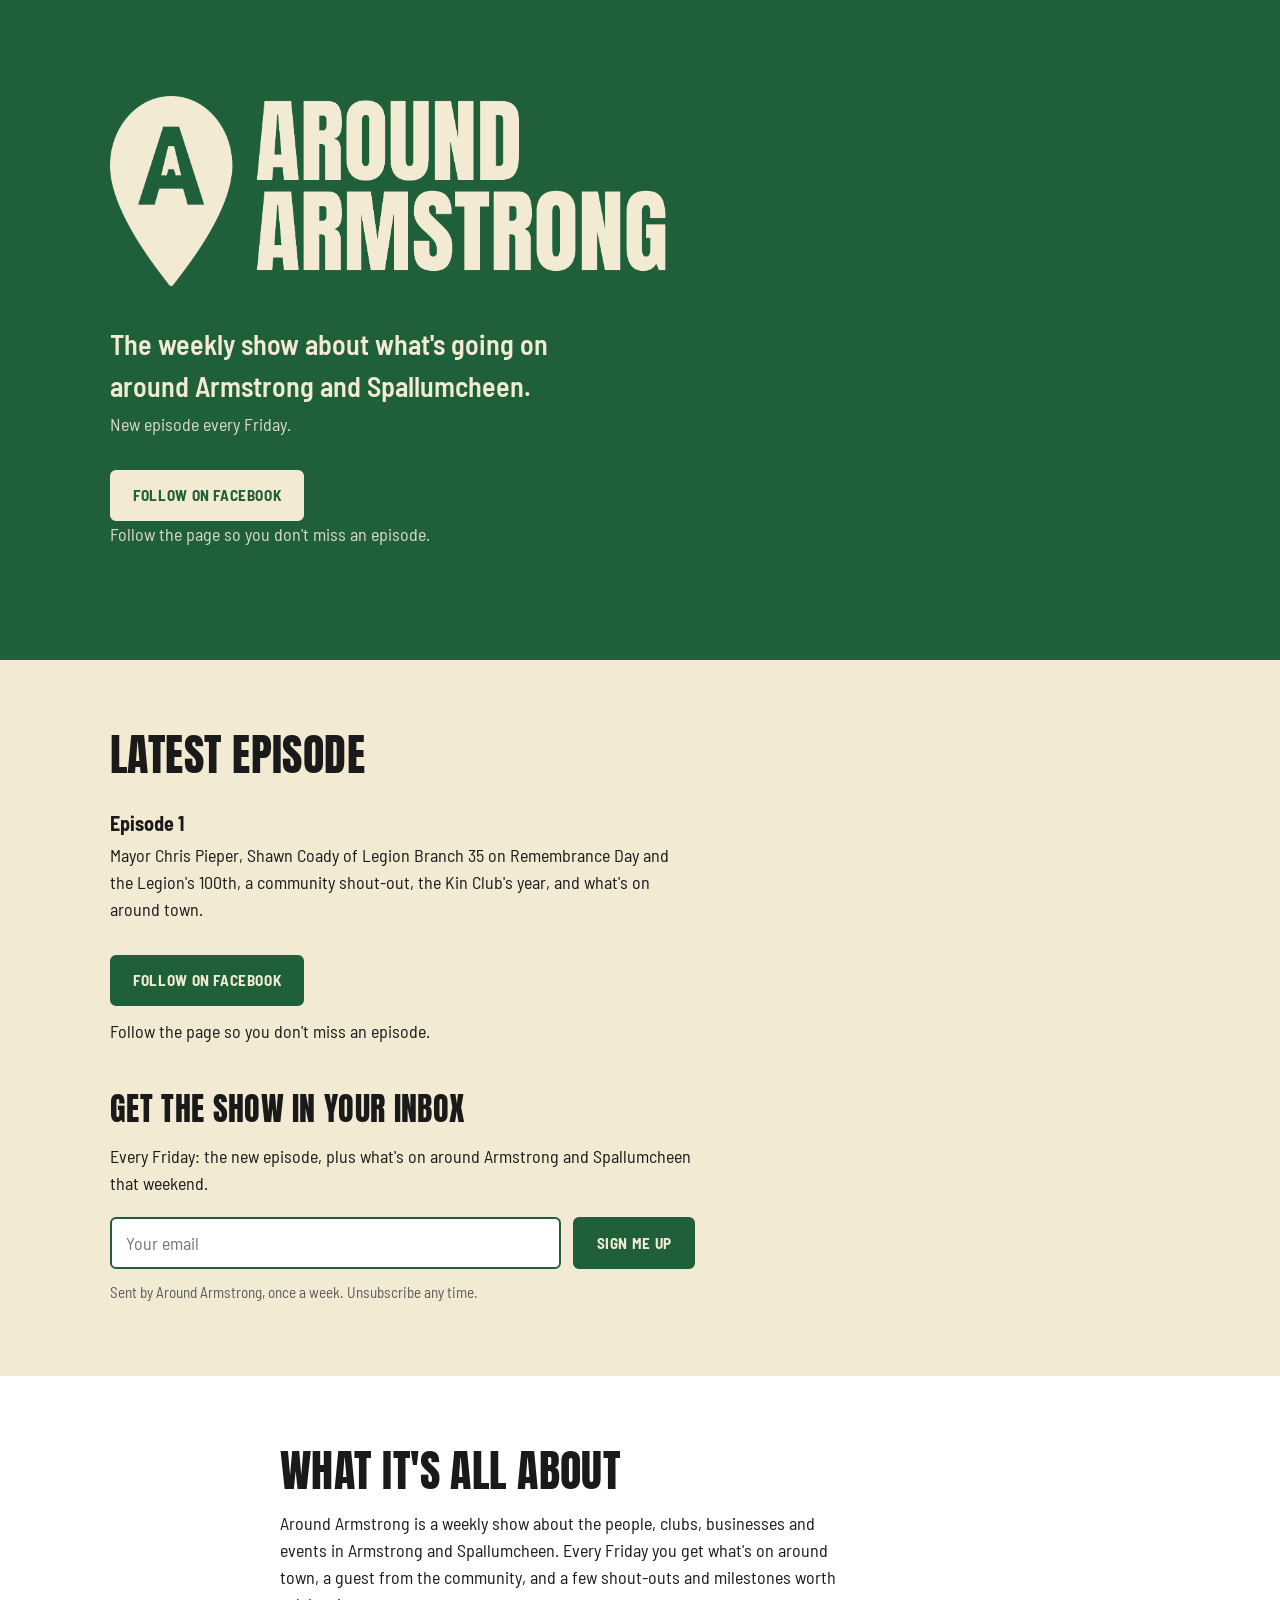
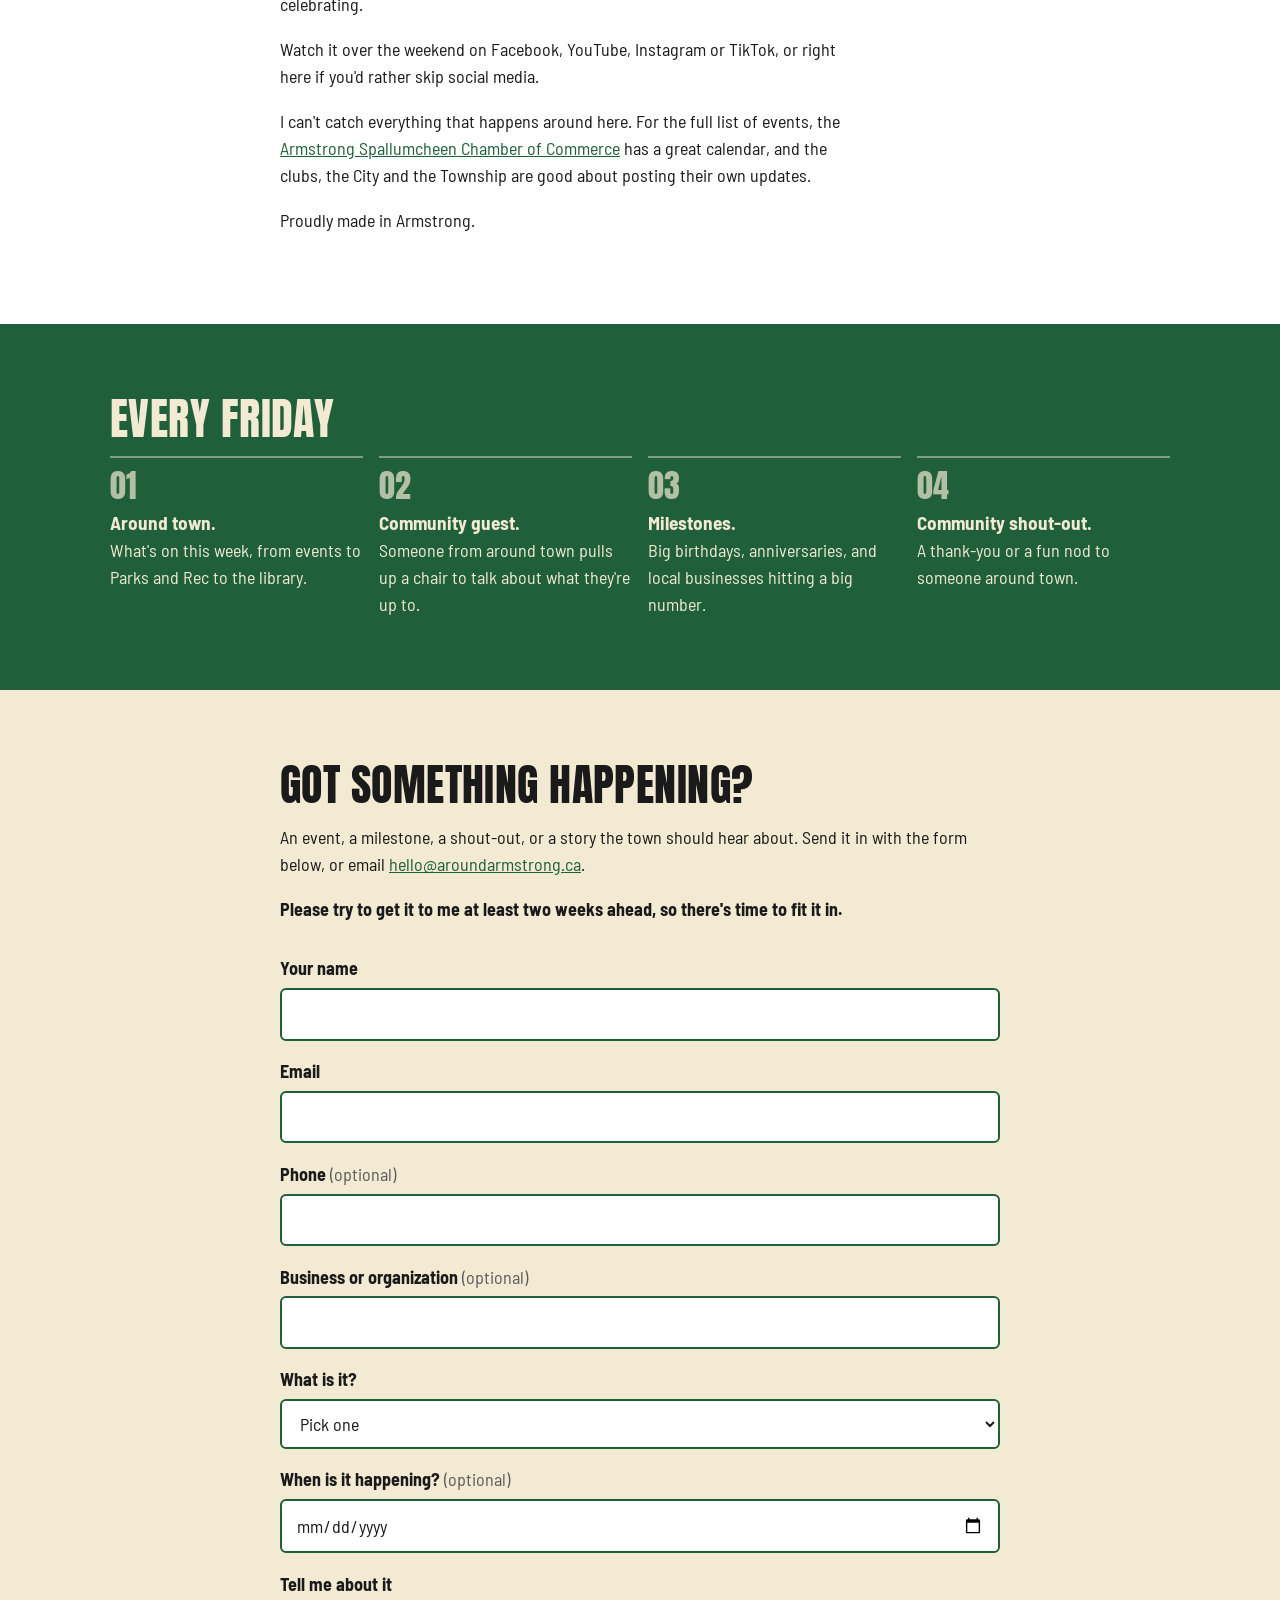
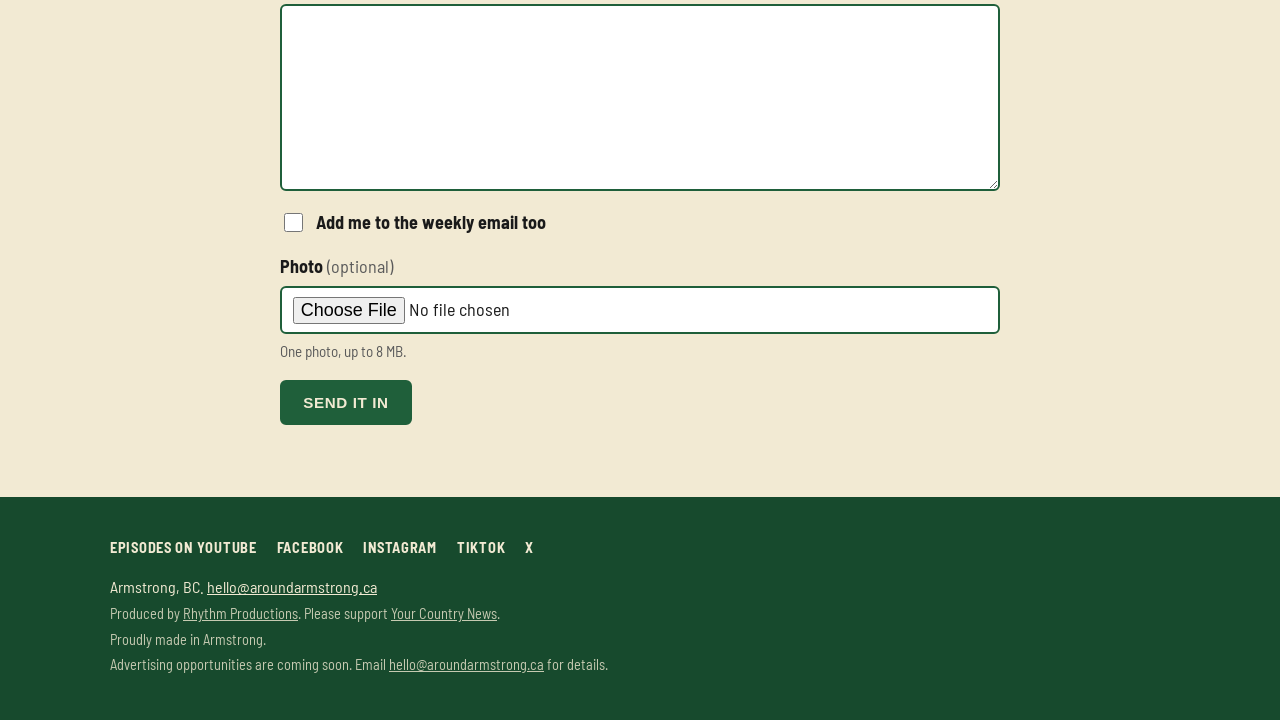
==== index.html @ b8bfa194 "Match Buttondown form to the embed snippet" ====
<!doctype html>
<html lang="en-CA">
<head>
  <meta charset="utf-8">
  <meta name="viewport" content="width=device-width, initial-scale=1">
  <title>Around Armstrong | The weekly show about what's going on around Armstrong and Spallumcheen</title>
  <meta name="description" content="The weekly show about what's going on around Armstrong and Spallumcheen. New episode every Friday.">
  <link rel="canonical" href="https://aroundarmstrong.ca/">
  <link rel="icon" type="image/png" href="/assets/favicon.png">
  <meta property="og:title" content="Around Armstrong | The weekly show about what's going on around Armstrong and Spallumcheen">
  <meta property="og:description" content="The weekly show about what's going on around Armstrong and Spallumcheen. New episode every Friday.">
  <meta property="og:image" content="https://aroundarmstrong.ca/assets/og-image.png">
  <meta property="og:url" content="https://aroundarmstrong.ca/">
  <meta property="og:type" content="website">
  <meta name="twitter:card" content="summary_large_image">
  <link rel="preconnect" href="https://fonts.googleapis.com">
  <link rel="preconnect" href="https://fonts.gstatic.com" crossorigin>
  <link href="https://fonts.googleapis.com/css2?family=Anton&family=Barlow+Semi+Condensed:wght@400;600;700&display=swap" rel="stylesheet">
  <link rel="stylesheet" href="/styles.css">
</head>
<body>
<div id="fb-root"></div>
<script async defer crossorigin="anonymous" src="https://connect.facebook.net/en_US/sdk.js#xfbml=1&amp;version=v21.0"></script>

<header class="hero">
  <div class="wrap">
    <a class="lockup" href="/" aria-label="Around Armstrong home"><img src="/assets/lockup-cream.png" alt="Around Armstrong" width="1727" height="600"></a>
    <p class="hero__tag">The weekly show about what's going on<br class="hero__br">around Armstrong and Spallumcheen.</p>
    <p class="hero__sub">New episode every Friday.</p>
    <div class="hero__cta">
      <a class="btn" href="https://www.facebook.com/aroundarmstrong" target="_blank" rel="noopener">Follow on Facebook</a>
    </div>
    <p class="hero__sub">Follow the page so you don't miss an episode.</p>
  </div>
</header>

<main>

  <section class="episode" id="latest">
    <div class="wrap">
      <h2>Latest episode</h2>
      <!-- Update this Facebook video URL every Friday. Use the address from the post's Embed code, not a share link. -->
      <div class="embed"><div class="fb-video" data-href="https://www.facebook.com/reel/1891388862229610/" data-width="auto" data-show-text="true" data-allowfullscreen="true"></div></div>
      <p class="episode__title"><strong>Episode 1</strong></p>
      <p class="episode__desc">Mayor Chris Pieper, Shawn Coady of Legion Branch 35 on Remembrance Day and the Legion's 100th, a community shout-out, the Kin Club's year, and what's on around town.</p>

      <div class="follow">
        <a class="btn btn--solid" href="https://www.facebook.com/aroundarmstrong" target="_blank" rel="noopener">Follow on Facebook</a>
        <p class="follow__note">Follow the page so you don't miss an episode.</p>
      </div>

      <div class="signup">
        <h3>Get the show in your inbox</h3>
        <p>Every Friday: the new episode, plus what's on around Armstrong and Spallumcheen that weekend.</p>
        <form class="signup__form" action="https://buttondown.com/api/emails/embed-subscribe/AroundArmstrong" method="post" target="_blank">
          <label for="s-email" class="visually-hidden">Email</label>
          <input id="s-email" type="email" name="email" placeholder="Your email" autocomplete="email" required>
          <input type="hidden" name="embed" value="1">
          <input type="hidden" name="tag" value="website">
          <button class="btn btn--solid" type="submit">Sign me up</button>
        </form>
        <p class="signup__fine">Sent by Around Armstrong, once a week. Unsubscribe any time.</p>
      </div>
    </div>
  </section>

  <section class="about" id="about">
    <div class="wrap wrap--narrow">
      <h2>What it's all about</h2>
      <p>Around Armstrong is a weekly show about the people, clubs, businesses and events in Armstrong and Spallumcheen. Every Friday you get what's on around town, a guest from the community, and a few shout-outs and milestones worth celebrating.</p>
      <p>Watch it over the weekend on Facebook, YouTube, Instagram or TikTok, or right here if you'd rather skip social media.</p>
      <p>I can't catch everything that happens around here. For the full list of events, the <a href="https://www.aschamber.com" target="_blank" rel="noopener">Armstrong Spallumcheen Chamber of Commerce</a> has a great calendar, and the clubs, the City and the Township are good about posting their own updates.</p>
      <p>Proudly made in Armstrong.</p>
    </div>
  </section>

  <section class="rundown" id="rundown">
    <div class="wrap">
      <h2>Every Friday</h2>
      <ol class="segments">
        <li><strong>Around town.</strong> What's on this week, from events to Parks and Rec to the library.</li>
        <li><strong>Community guest.</strong> Someone from around town pulls up a chair to talk about what they're up to.</li>
        <li><strong>Milestones.</strong> Big birthdays, anniversaries, and local businesses hitting a big number.</li>
        <li><strong>Community shout-out.</strong> A thank-you or a fun nod to someone around town.</li>
      </ol>
    </div>
  </section>

  <section class="tip" id="tips">
    <div class="wrap wrap--narrow">
      <h2>Got something happening?</h2>
      <p>An event, a milestone, a shout-out, or a story the town should hear about. Send it in with the form below, or email <a href="mailto:hello@aroundarmstrong.ca">hello@aroundarmstrong.ca</a>.</p>
      <p><strong>Please try to get it to me at least two weeks ahead, so there's time to fit it in.</strong></p>

      <form class="form" name="submissions" method="POST" action="/thanks.html" enctype="multipart/form-data" data-netlify="true" netlify-honeypot="bot-field">
        <input type="hidden" name="form-name" value="submissions">
        <p class="form__hp">
          <label>Don't fill this out if you're a person: <input type="text" name="bot-field"></label>
        </p>

        <div class="form__row">
          <label for="f-name">Your name</label>
          <input id="f-name" name="name" type="text" autocomplete="name" required>
        </div>

        <div class="form__row">
          <label for="f-email">Email</label>
          <input id="f-email" name="email" type="email" autocomplete="email" required>
        </div>

        <div class="form__row">
          <label for="f-phone">Phone <span class="form__opt">(optional)</span></label>
          <input id="f-phone" name="phone" type="tel" autocomplete="tel">
        </div>

        <div class="form__row">
          <label for="f-org">Business or organization <span class="form__opt">(optional)</span></label>
          <input id="f-org" name="organization" type="text" autocomplete="organization">
        </div>

        <div class="form__row">
          <label for="f-type">What is it?</label>
          <select id="f-type" name="type" required>
            <option value="" disabled selected>Pick one</option>
            <option>Event</option>
            <option>Milestone</option>
            <option>Shout-out</option>
            <option>Story idea</option>
            <option>Something else</option>
          </select>
        </div>

        <div class="form__row">
          <label for="f-date">When is it happening? <span class="form__opt">(optional)</span></label>
          <input id="f-date" name="date" type="date">
        </div>

        <div class="form__row">
          <label for="f-details">Tell me about it</label>
          <textarea id="f-details" name="details" rows="6" required></textarea>
        </div>

        <div class="form__row form__row--check">
          <label><input type="checkbox" name="newsletter" value="yes"> <strong>Add me to the weekly email too</strong></label>
        </div>

        <div class="form__row">
          <label for="f-photo">Photo <span class="form__opt">(optional)</span></label>
          <input id="f-photo" name="photo" type="file" accept="image/*">
          <p class="form__help">One photo, up to 8 MB.</p>
        </div>

        <button class="btn btn--solid" type="submit">Send it in</button>
      </form>
    </div>
  </section>

</main>

<footer class="foot">
  <div class="wrap">
    <nav class="social" aria-label="Social links">
      <a href="https://www.youtube.com/@aroundarmstrong" target="_blank" rel="noopener">Episodes on YouTube</a>
      <a href="https://www.facebook.com/aroundarmstrong" target="_blank" rel="noopener">Facebook</a>
      <a href="https://www.instagram.com/aroundarmstrong" target="_blank" rel="noopener">Instagram</a>
      <a href="https://www.tiktok.com/@aroundarmstrong" target="_blank" rel="noopener">TikTok</a>
      <a href="https://x.com/aroundarmstrong" target="_blank" rel="noopener">X</a>
    </nav>
    <p class="foot__line">Armstrong, BC. <a href="mailto:hello@aroundarmstrong.ca">hello@aroundarmstrong.ca</a></p>
    <p class="foot__line foot__line--small">Produced by <a href="https://rhythmproductions.ca" target="_blank" rel="noopener">Rhythm Productions</a>. Please support <a href="https://www.facebook.com/p/Your-Country-News-100063523994968/" target="_blank" rel="noopener">Your Country News</a>.</p>
    <p class="foot__line foot__line--small">Proudly made in Armstrong.</p>
    <p class="foot__line foot__line--small">Advertising opportunities are coming soon. Email <a href="mailto:hello@aroundarmstrong.ca">hello@aroundarmstrong.ca</a> for details.</p>
  </div>
</footer>

</body>
</html>
---- styles.css ----
:root {
  --green: #1F5F3A;
  --green-deep: #174A2D;
  --cream: #F2EAD3;
  --ink: #1A1A1A;
  --paper: #FFFFFF;
  --mute: #5B5B5B;
  --wrap: 1100px;
}

* { box-sizing: border-box; }
html { scroll-behavior: smooth; }
body {
  margin: 0;
  font-family: "Barlow Semi Condensed", system-ui, -apple-system, "Segoe UI", sans-serif;
  font-size: 1.125rem;
  line-height: 1.5;
  color: var(--ink);
  background: var(--paper);
}
a { color: var(--green); }
h2 {
  font-family: "Anton", "Arial Narrow", sans-serif;
  font-weight: 400;
  letter-spacing: 0.01em;
  font-size: clamp(2rem, 4vw, 2.75rem);
  line-height: 1;
  margin: 0 0 1rem;
  text-transform: uppercase;
}
.wrap { max-width: var(--wrap); margin: 0 auto; padding: 0 1.25rem; }
.wrap--narrow { max-width: 760px; }

/* hero */
.hero {
  background: var(--green);
  color: var(--cream);
  padding: clamp(3rem, 8vw, 6rem) 0 clamp(3rem, 7vw, 5rem);
}
.lockup { display: block; max-width: 560px; }
.lockup img { width: 100%; height: auto; display: block; }
.hero__tag {
  font-size: clamp(1.25rem, 2.6vw, 1.75rem);
  font-weight: 600;
  margin: 2rem 0 0.25rem;
  max-width: 40ch;
}
.hero__sub { margin: 0 0 2rem; font-size: 1.125rem; opacity: 0.9; }
.hero__cta { display: flex; gap: 0.75rem; flex-wrap: wrap; }
.btn {
  display: inline-block;
  padding: 0.8em 1.4em;
  border-radius: 6px;
  background: var(--cream);
  color: var(--green);
  font-weight: 700;
  text-decoration: none;
  text-transform: uppercase;
  letter-spacing: 0.04em;
  font-size: 0.95rem;
  border: 2px solid var(--cream);
}
.btn--ghost { background: transparent; color: var(--cream); }
.btn:hover { filter: brightness(1.05); }

/* sections */
section { padding: clamp(2.5rem, 6vw, 4.5rem) 0; }
.episode { background: var(--cream); }
.video {
  position: relative;
  aspect-ratio: 16 / 9;
  background: var(--green-deep);
  border-radius: 8px;
  overflow: hidden;
}
.video iframe { position: absolute; inset: 0; width: 100%; height: 100%; border: 0; }
.embed { max-width: 100%; overflow: hidden; border-radius: 8px; }
.embed .fb-post,
.embed .fb-post span,
.embed .fb-post iframe,
.embed .fb-video,
.embed .fb-video span,
.embed .fb-video iframe { width: 100% !important; max-width: 100% !important; }
.video--placeholder {
  display: grid;
  place-items: center;
  color: var(--cream);
  text-align: center;
  padding: 1.5rem;
  font-size: clamp(1.1rem, 2.2vw, 1.4rem);
  font-weight: 600;
}
.video--placeholder p { max-width: 32ch; margin: 0; }
.episode__title { margin: 1rem 0 0.25rem; font-size: 1.25rem; }
.episode__desc { margin: 0; max-width: 65ch; }
.follow { margin-top: 2rem; }
.follow__note { margin: 0.75rem 0 0; }
.signup { margin-top: 3rem; max-width: 65ch; }
.signup h3 {
  font-family: "Anton", "Arial Narrow", sans-serif;
  font-weight: 400;
  letter-spacing: 0.01em;
  font-size: clamp(1.5rem, 3vw, 2rem);
  line-height: 1;
  margin: 0 0 0.75rem;
  text-transform: uppercase;
}
.signup__form { display: grid; grid-template-columns: 1fr auto; gap: 0.75rem; margin-top: 1.25rem; }
.signup__form input[type="email"] {
  width: 100%;
  font: inherit;
  color: var(--ink);
  background: var(--paper);
  border: 2px solid var(--green);
  border-radius: 6px;
  padding: 0.6em 0.8em;
}
.signup__form input:focus { outline: 3px solid var(--green-deep); outline-offset: 2px; }
.signup__form .btn { font: inherit; font-weight: 700; text-transform: uppercase; letter-spacing: 0.04em; font-size: 0.95rem; cursor: pointer; }
.signup__fine { margin: 0.75rem 0 0; font-size: 0.95rem; color: var(--mute); }
.visually-hidden { position: absolute; width: 1px; height: 1px; overflow: hidden; clip: rect(0 0 0 0); white-space: nowrap; }
@media (max-width: 520px) { .signup__form { grid-template-columns: 1fr; } }

.about p { max-width: 65ch; }

.rundown { background: var(--green); color: var(--cream); }
.segments {
  list-style: none;
  counter-reset: seg;
  padding: 0;
  margin: 0;
  display: grid;
  gap: 1rem;
  grid-template-columns: repeat(auto-fit, minmax(240px, 1fr));
}
.segments li {
  counter-increment: seg;
  border-top: 2px solid rgba(242, 234, 211, 0.45);
  padding-top: 0.75rem;
}
.segments li::before {
  content: counter(seg, decimal-leading-zero);
  display: block;
  font-family: "Anton", sans-serif;
  font-size: 2rem;
  line-height: 1;
  margin-bottom: 0.4rem;
  opacity: 0.7;
}
.segments strong { display: block; font-size: 1.2rem; }

.tiers { padding-left: 1.2rem; }
.tiers li { margin-bottom: 0.6rem; }

.tip { background: var(--cream); }

/* form */
.form { margin-top: 2rem; display: grid; gap: 1.1rem; }
.form__row { display: grid; gap: 0.35rem; }
.form label { font-weight: 700; }
.form__opt { font-weight: 400; color: var(--mute); }
.form input,
.form select,
.form textarea {
  width: 100%;
  font: inherit;
  color: var(--ink);
  background: var(--paper);
  border: 2px solid var(--green);
  border-radius: 6px;
  padding: 0.6em 0.8em;
}
.form textarea { resize: vertical; min-height: 9rem; }
.form input[type="file"] { padding: 0.45em 0.6em; background: var(--paper); }
.form input:focus,
.form select:focus,
.form textarea:focus { outline: 3px solid var(--green-deep); outline-offset: 2px; }
.form__help { margin: 0; font-size: 0.95rem; color: var(--mute); }
.form__hp { display: none; }
.form__row--check label { display: flex; align-items: center; gap: 0.6rem; font-weight: 400; }
.form__row--check input { width: 1.2rem; height: 1.2rem; accent-color: var(--green); }
.form .btn { justify-self: start; }
.btn--solid { background: var(--green); color: var(--cream); border-color: var(--green); }
.btn--solid:hover { background: var(--green-deep); border-color: var(--green-deep); filter: none; }

/* thank-you page */
.hero--short { padding: clamp(2rem, 5vw, 3.5rem) 0; }
.thanks main { min-height: 50vh; }

/* footer */
.foot { background: var(--green-deep); color: var(--cream); padding: 2.5rem 0; font-size: 1rem; }
.foot a { color: var(--cream); }
.social { display: flex; gap: 1.25rem; flex-wrap: wrap; margin-bottom: 1rem; font-weight: 700; text-transform: uppercase; letter-spacing: 0.05em; font-size: 0.9rem; }
.social a { text-decoration: none; }
.social a:hover { text-decoration: underline; }
.foot__line { margin: 0.25rem 0; }
.foot__line--small { font-size: 0.9rem; opacity: 0.8; }

@media (max-width: 520px) { .hero__br { display: none; } }
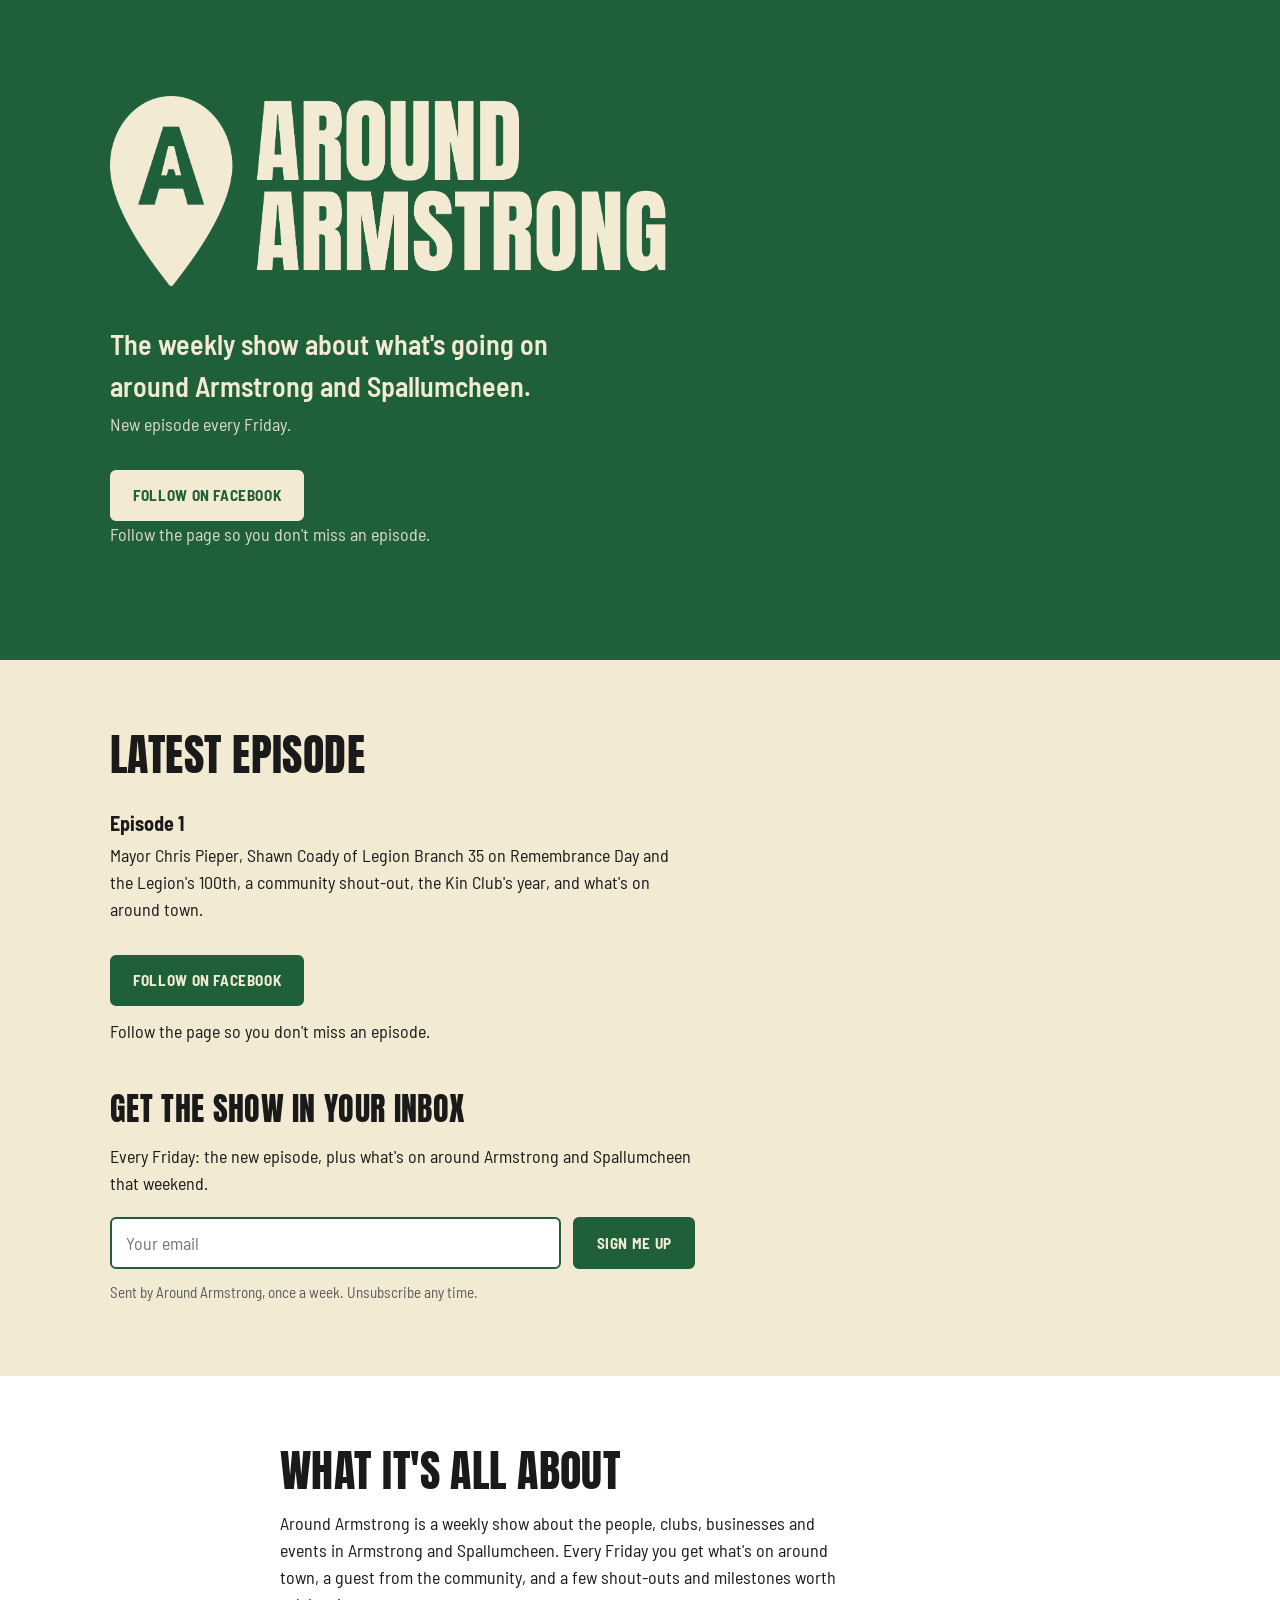
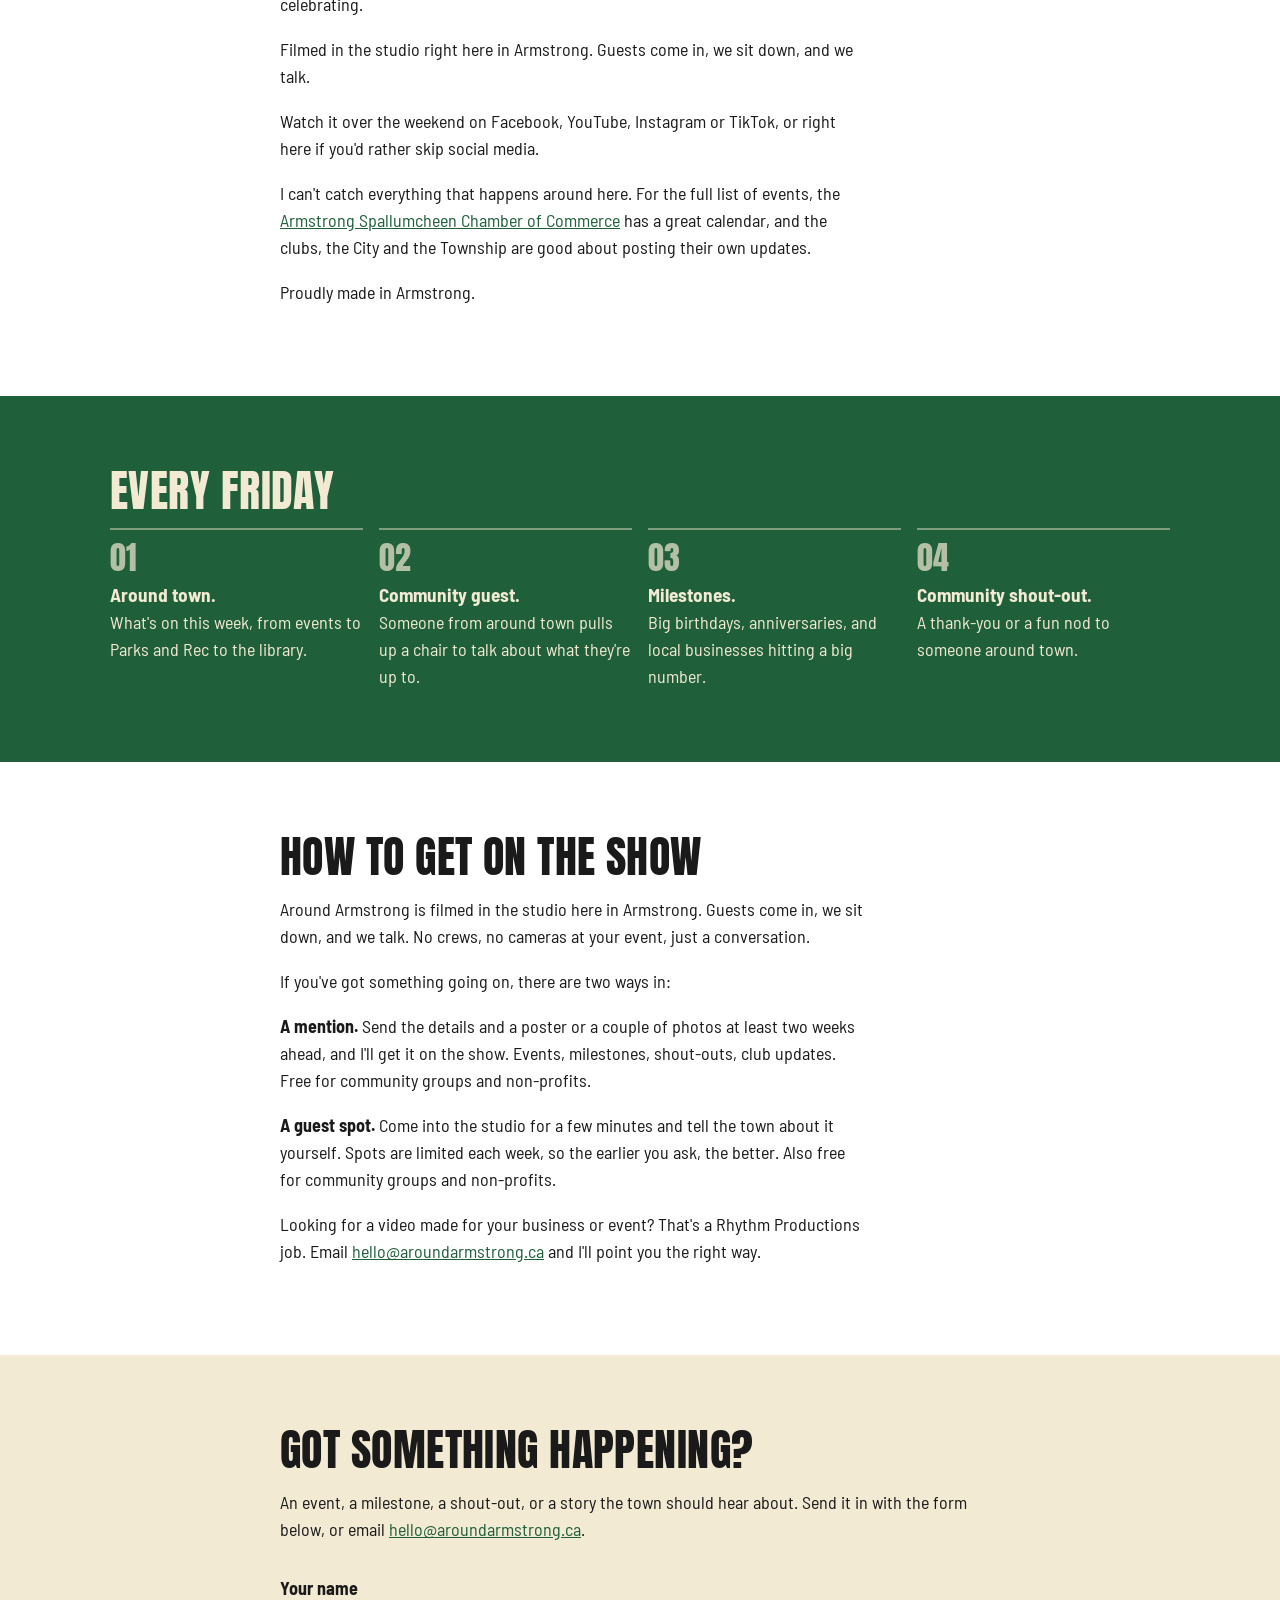
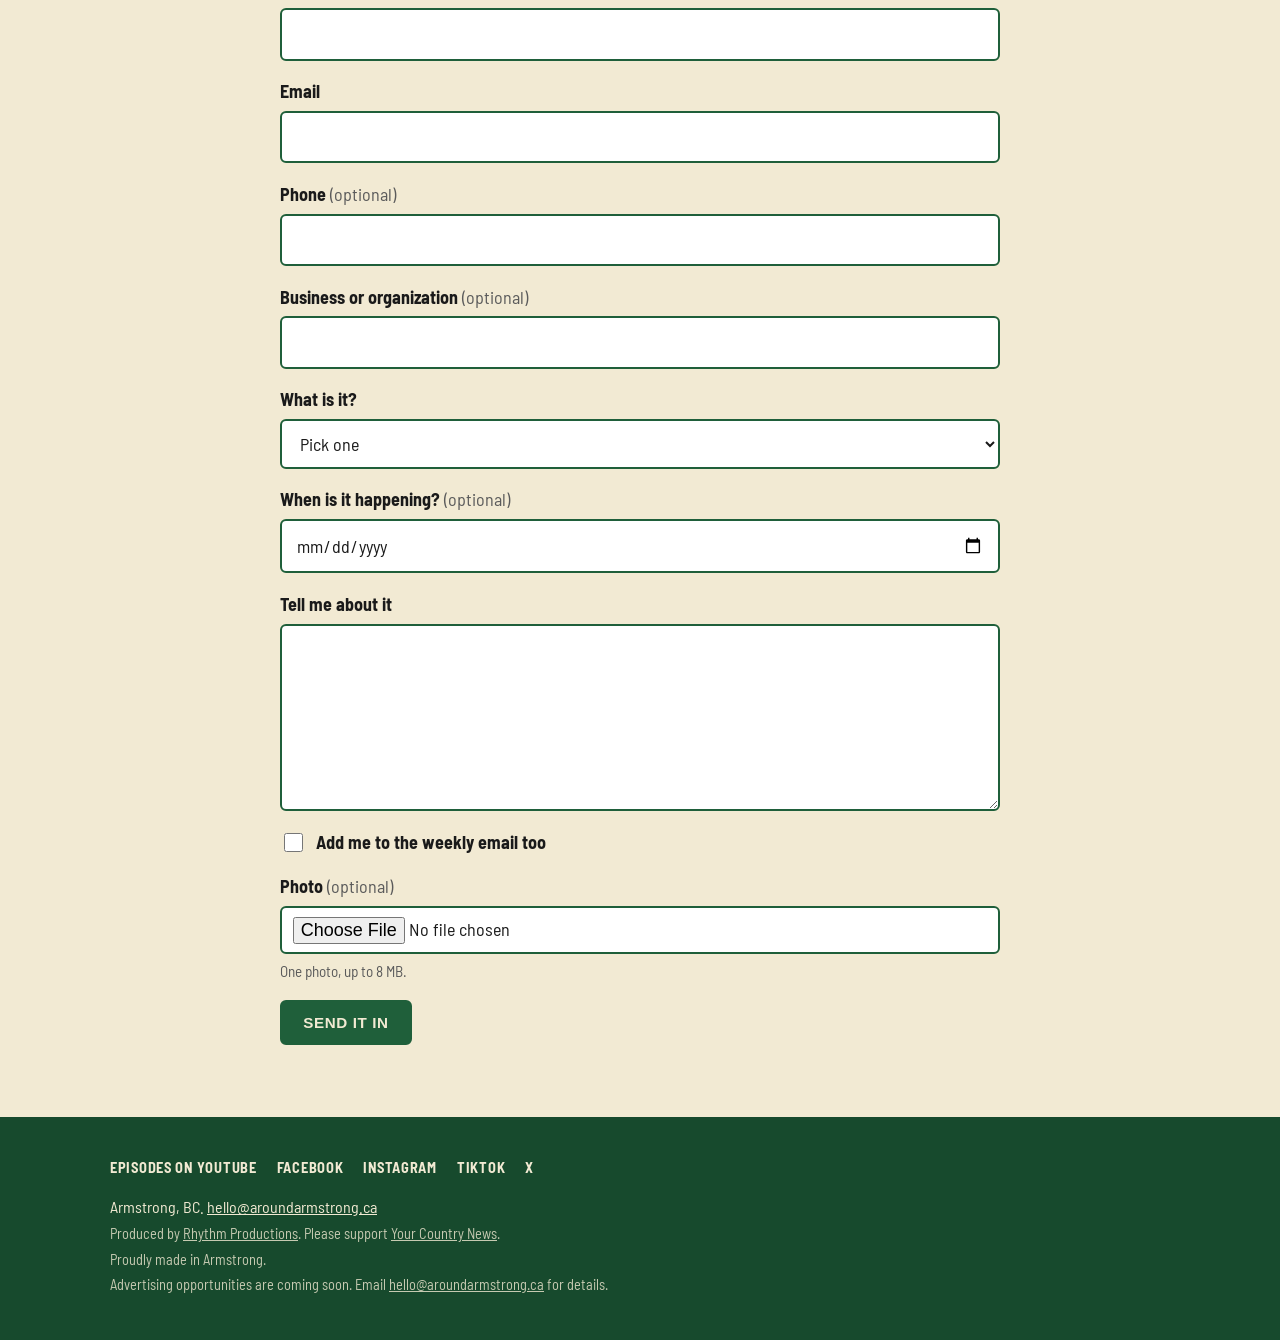
==== commit 78660917: "Add studio line and How to get on the show section" ====
--- a/index.html
+++ b/index.html
@@ -68,6 +68,7 @@
     <div class="wrap wrap--narrow">
       <h2>What it's all about</h2>
       <p>Around Armstrong is a weekly show about the people, clubs, businesses and events in Armstrong and Spallumcheen. Every Friday you get what's on around town, a guest from the community, and a few shout-outs and milestones worth celebrating.</p>
+      <p>Filmed in the studio right here in Armstrong. Guests come in, we sit down, and we talk.</p>
       <p>Watch it over the weekend on Facebook, YouTube, Instagram or TikTok, or right here if you'd rather skip social media.</p>
       <p>I can't catch everything that happens around here. For the full list of events, the <a href="https://www.aschamber.com" target="_blank" rel="noopener">Armstrong Spallumcheen Chamber of Commerce</a> has a great calendar, and the clubs, the City and the Township are good about posting their own updates.</p>
       <p>Proudly made in Armstrong.</p>
@@ -86,16 +87,26 @@
     </div>
   </section>
 
+  <section class="about" id="get-on-the-show">
+    <div class="wrap wrap--narrow">
+      <h2>How to get on the show</h2>
+      <p>Around Armstrong is filmed in the studio here in Armstrong. Guests come in, we sit down, and we talk. No crews, no cameras at your event, just a conversation.</p>
+      <p>If you've got something going on, there are two ways in:</p>
+      <p><strong>A mention.</strong> Send the details and a poster or a couple of photos at least two weeks ahead, and I'll get it on the show. Events, milestones, shout-outs, club updates. Free for community groups and non-profits.</p>
+      <p><strong>A guest spot.</strong> Come into the studio for a few minutes and tell the town about it yourself. Spots are limited each week, so the earlier you ask, the better. Also free for community groups and non-profits.</p>
+      <p>Looking for a video made for your business or event? That's a Rhythm Productions job. Email <a href="mailto:hello@aroundarmstrong.ca">hello@aroundarmstrong.ca</a> and I'll point you the right way.</p>
+    </div>
+  </section>
+
   <section class="tip" id="tips">
     <div class="wrap wrap--narrow">
       <h2>Got something happening?</h2>
       <p>An event, a milestone, a shout-out, or a story the town should hear about. Send it in with the form below, or email <a href="mailto:hello@aroundarmstrong.ca">hello@aroundarmstrong.ca</a>.</p>
-      <p><strong>Please try to get it to me at least two weeks ahead, so there's time to fit it in.</strong></p>
 
       <form class="form" name="submissions" method="POST" action="/thanks.html" enctype="multipart/form-data" data-netlify="true" netlify-honeypot="bot-field">
         <input type="hidden" name="form-name" value="submissions">
-        <p class="form__hp">
-          <label>Don't fill this out if you're a person: <input type="text" name="bot-field"></label>
+        <p class="form__hp" aria-hidden="true">
+          <label>Leave this field empty: <input type="text" name="bot-field" tabindex="-1" autocomplete="off"></label>
         </p>
 
         <div class="form__row">
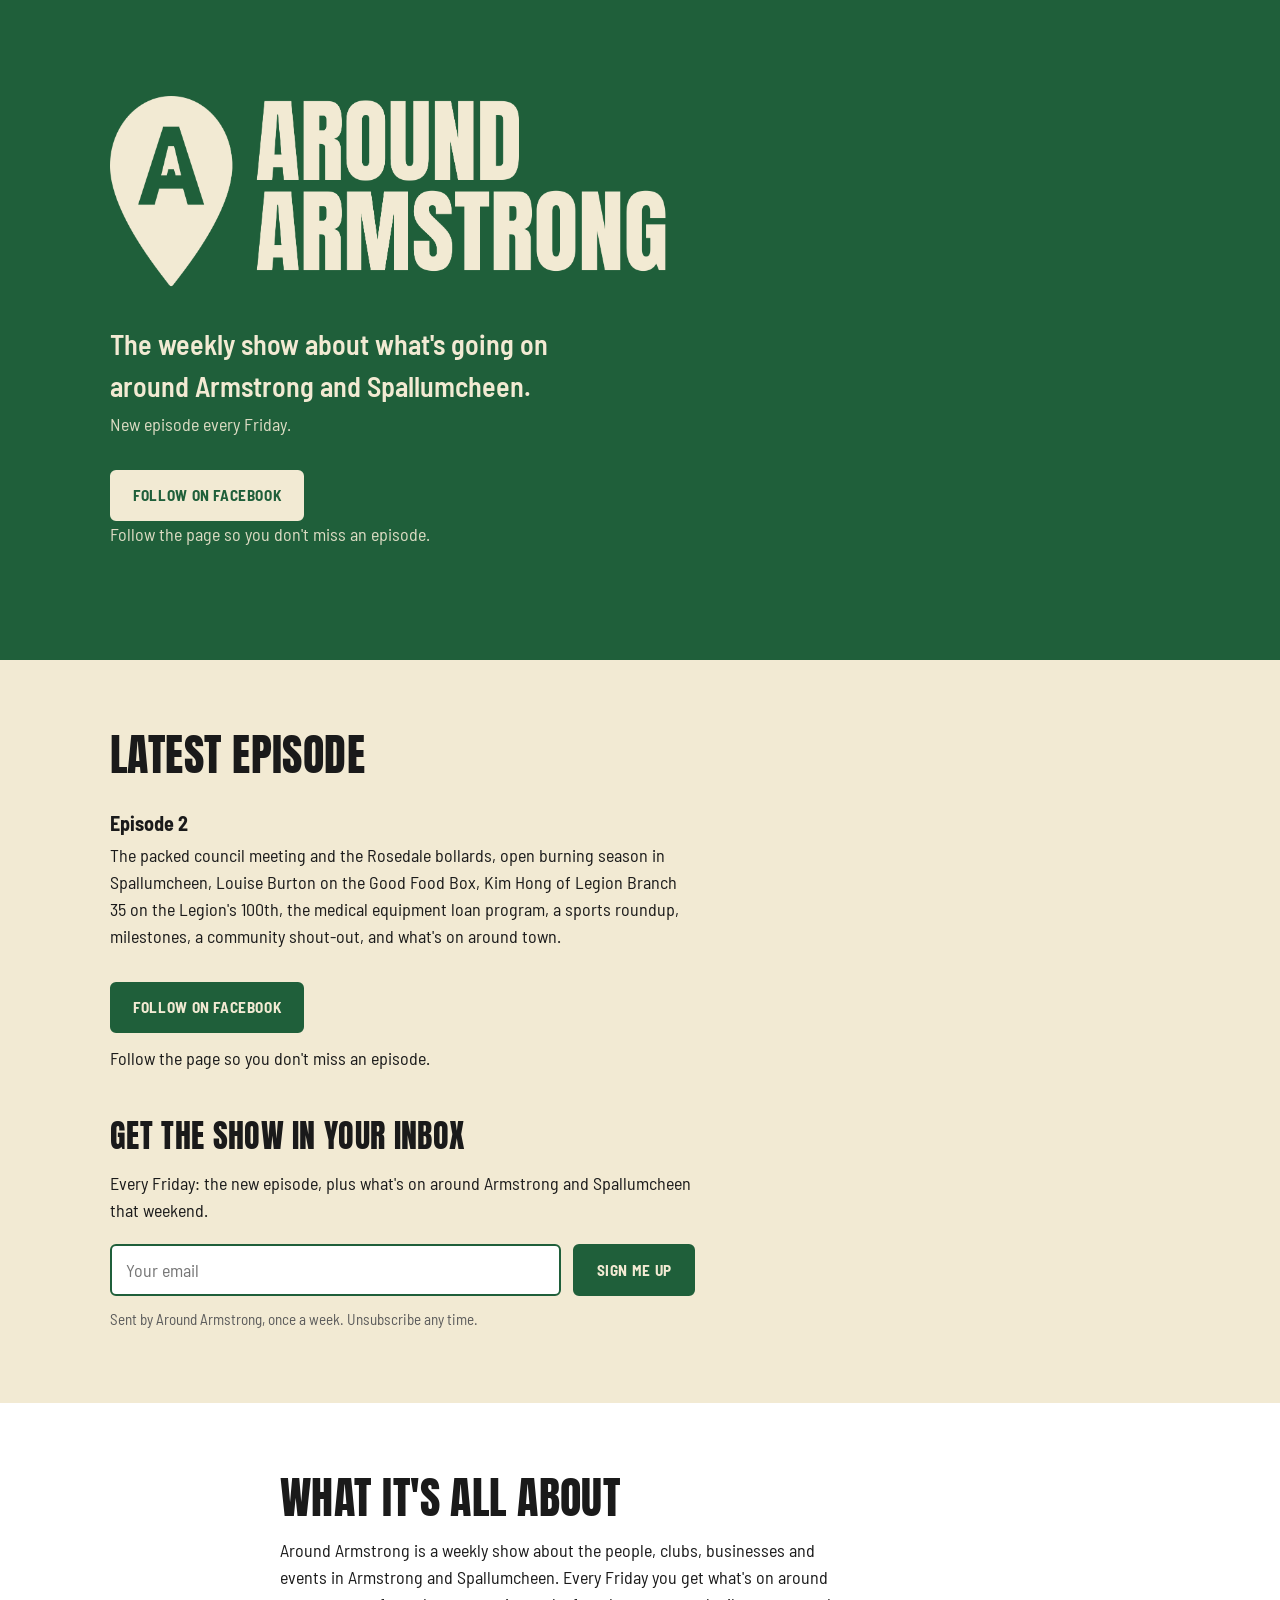
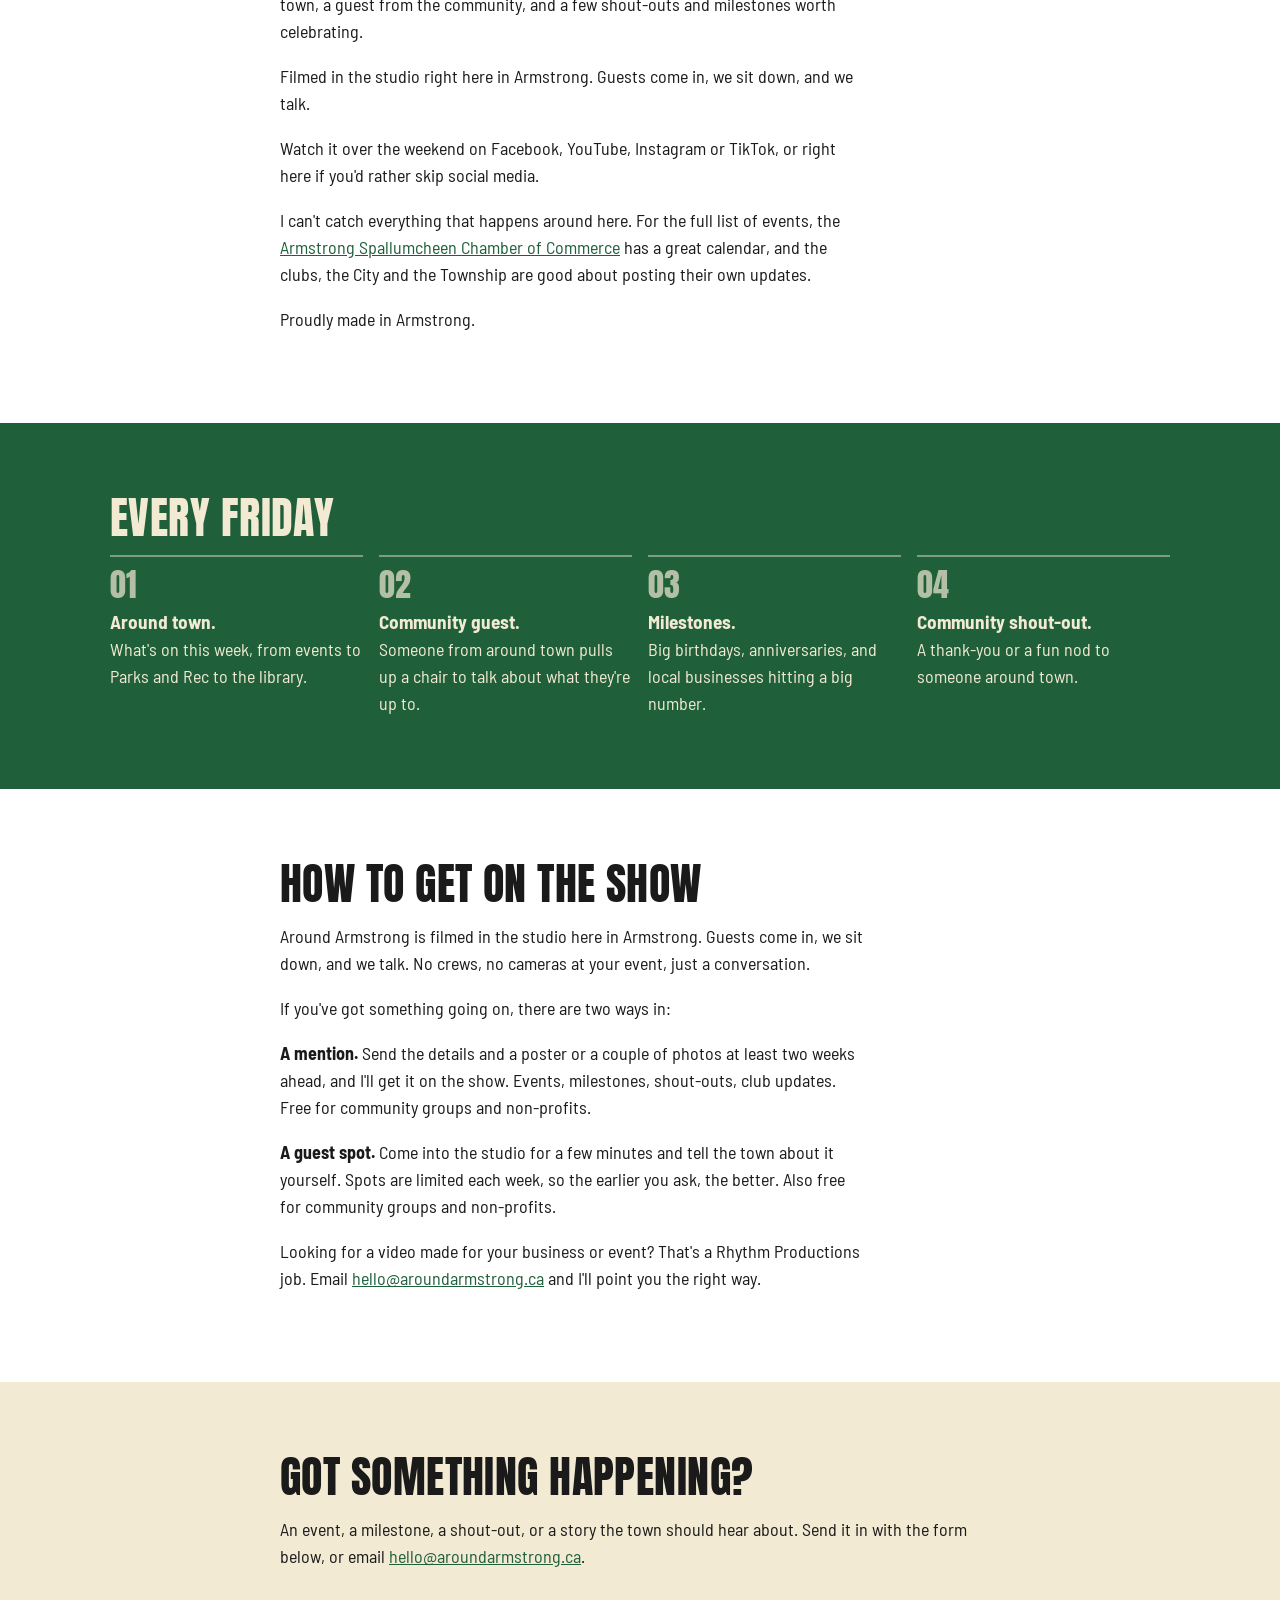
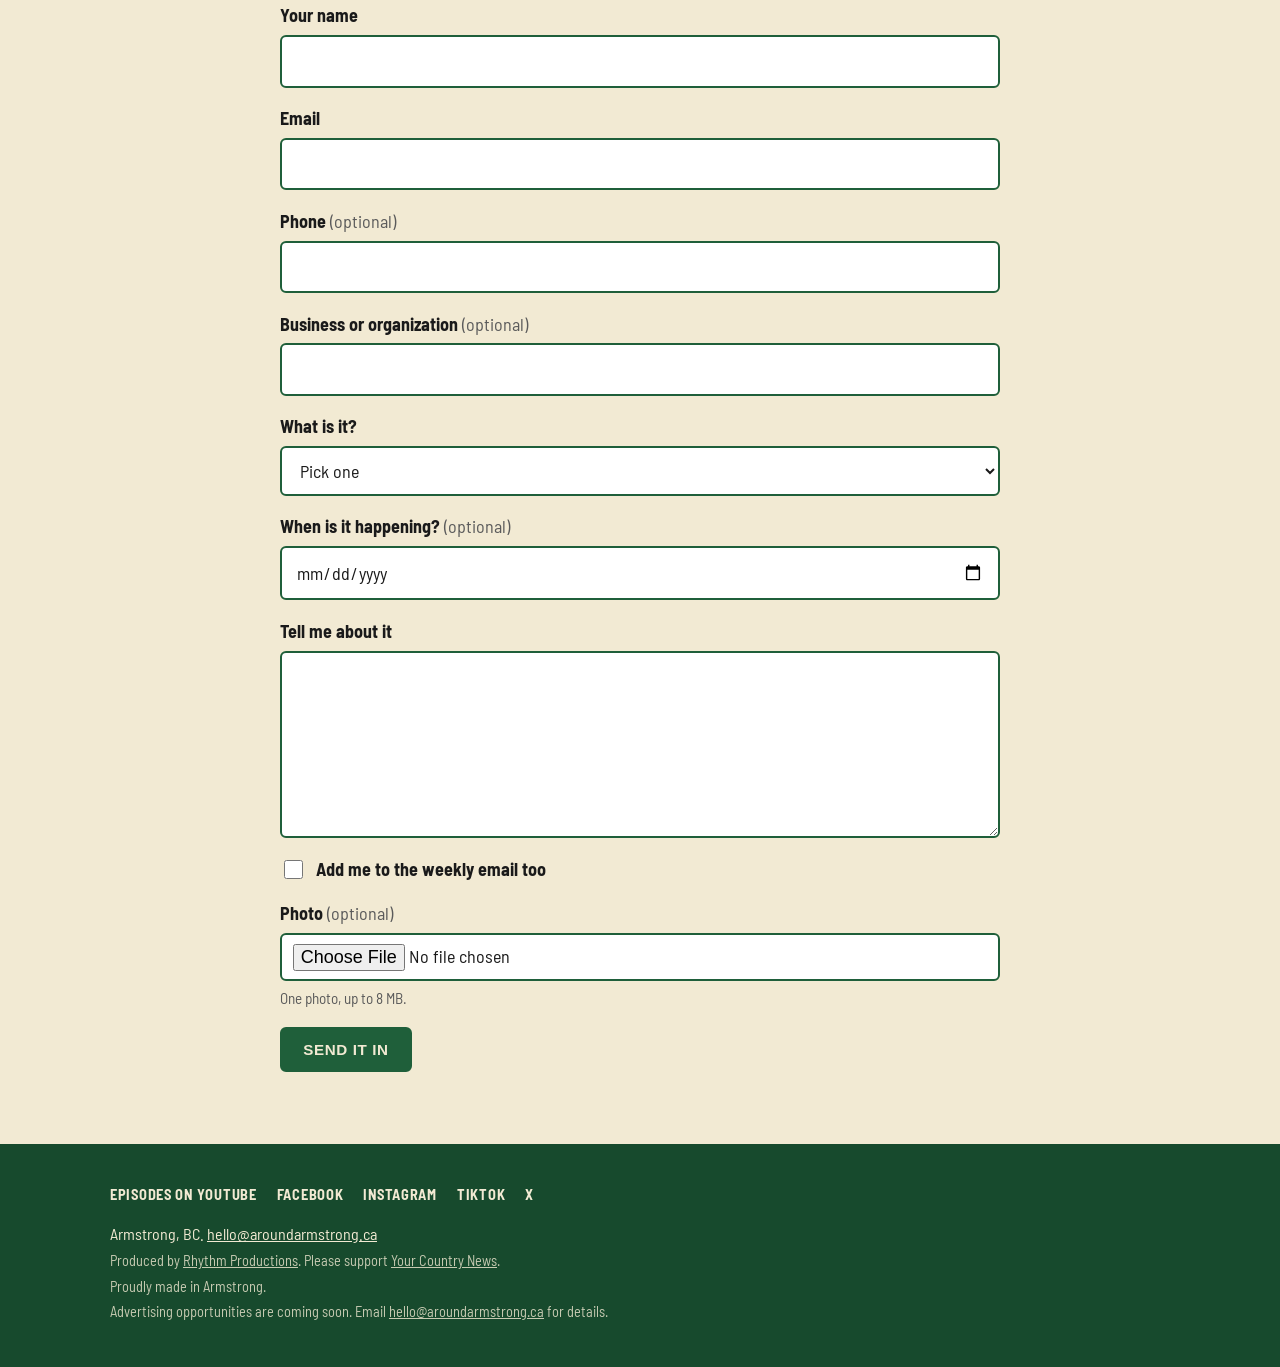
==== commit b96a6b84: "Episode 2 on the home page" ====
--- a/index.html
+++ b/index.html
@@ -40,9 +40,9 @@
     <div class="wrap">
       <h2>Latest episode</h2>
       <!-- Update this Facebook video URL every Friday. Use the address from the post's Embed code, not a share link. -->
-      <div class="embed"><div class="fb-video" data-href="https://www.facebook.com/reel/1891388862229610/" data-width="auto" data-show-text="true" data-allowfullscreen="true"></div></div>
-      <p class="episode__title"><strong>Episode 1</strong></p>
-      <p class="episode__desc">Mayor Chris Pieper, Shawn Coady of Legion Branch 35 on Remembrance Day and the Legion's 100th, a community shout-out, the Kin Club's year, and what's on around town.</p>
+      <div class="embed"><div class="fb-video" data-href="https://www.facebook.com/reel/3174838319386623/" data-width="auto" data-show-text="true" data-allowfullscreen="true"></div></div>
+      <p class="episode__title"><strong>Episode 2</strong></p>
+      <p class="episode__desc">The packed council meeting and the Rosedale bollards, open burning season in Spallumcheen, Louise Burton on the Good Food Box, Kim Hong of Legion Branch 35 on the Legion's 100th, the medical equipment loan program, a sports roundup, milestones, a community shout-out, and what's on around town.</p>
 
       <div class="follow">
         <a class="btn btn--solid" href="https://www.facebook.com/aroundarmstrong" target="_blank" rel="noopener">Follow on Facebook</a>
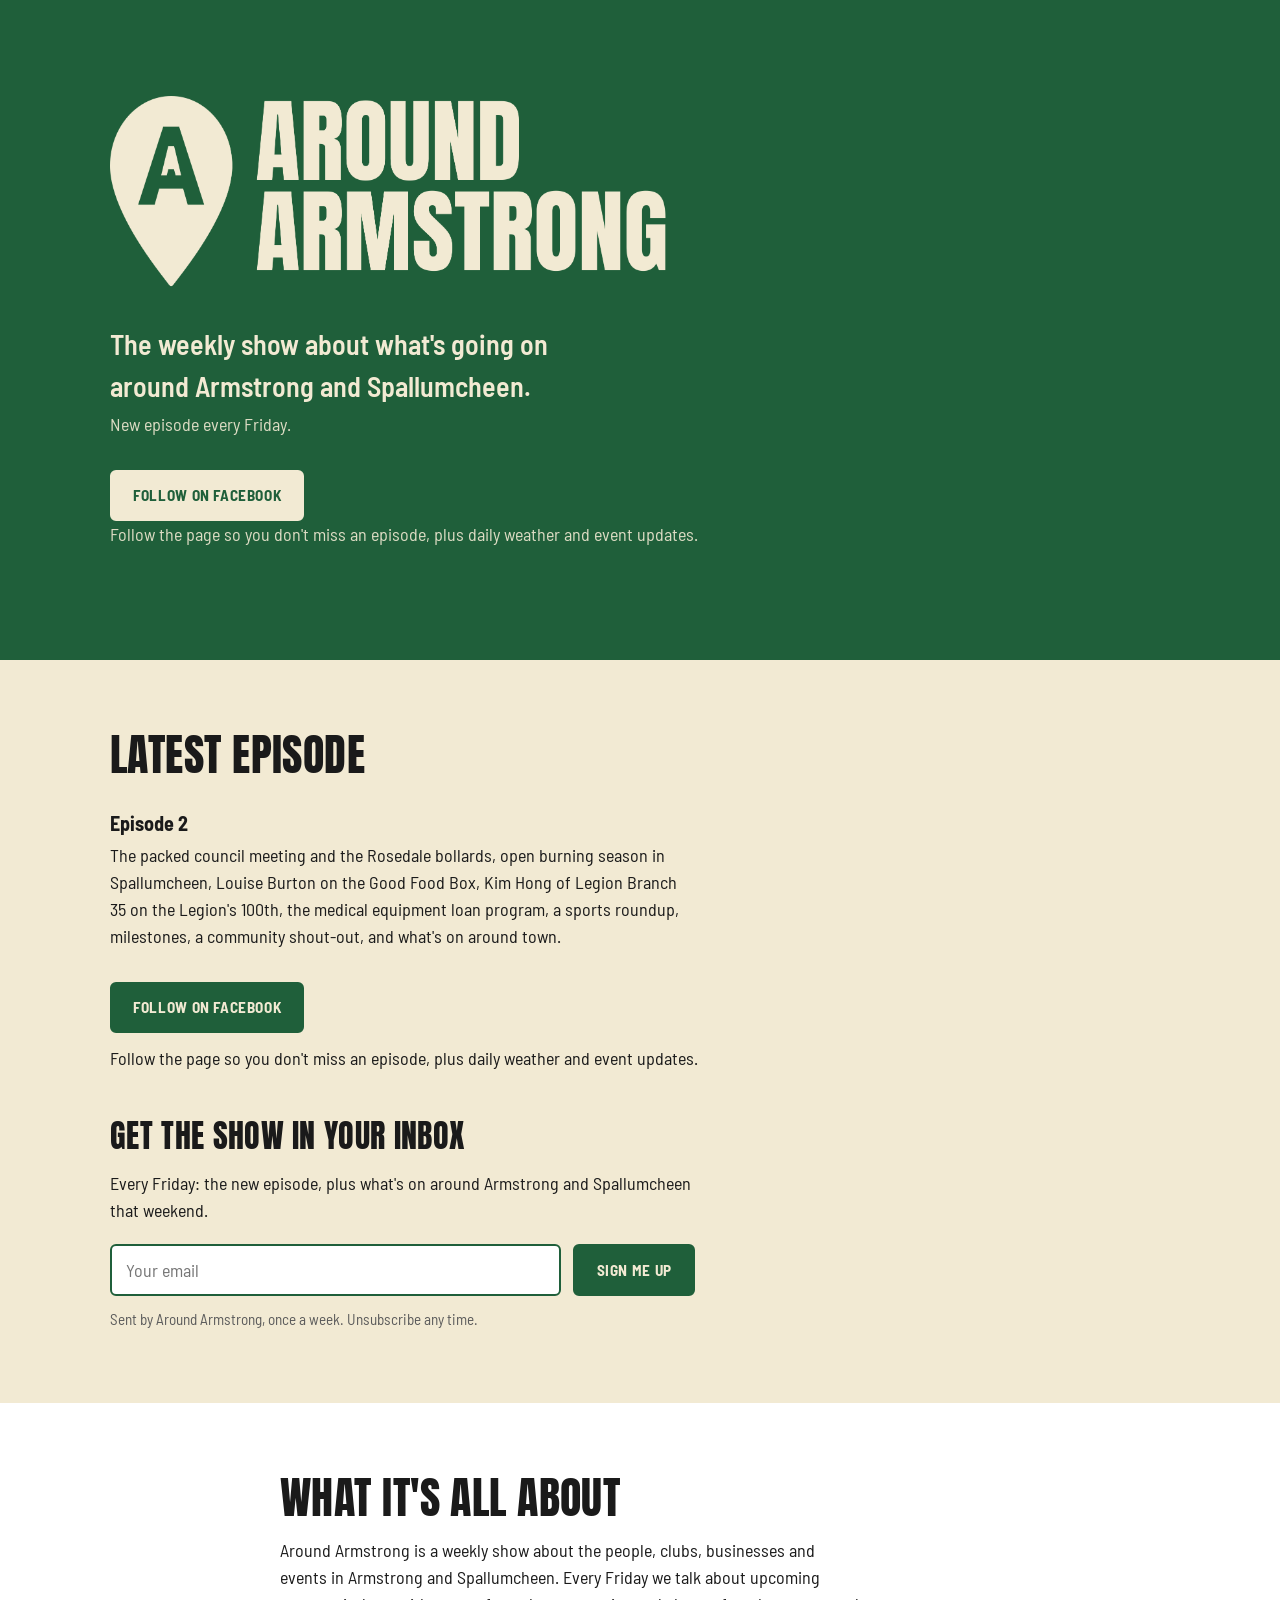
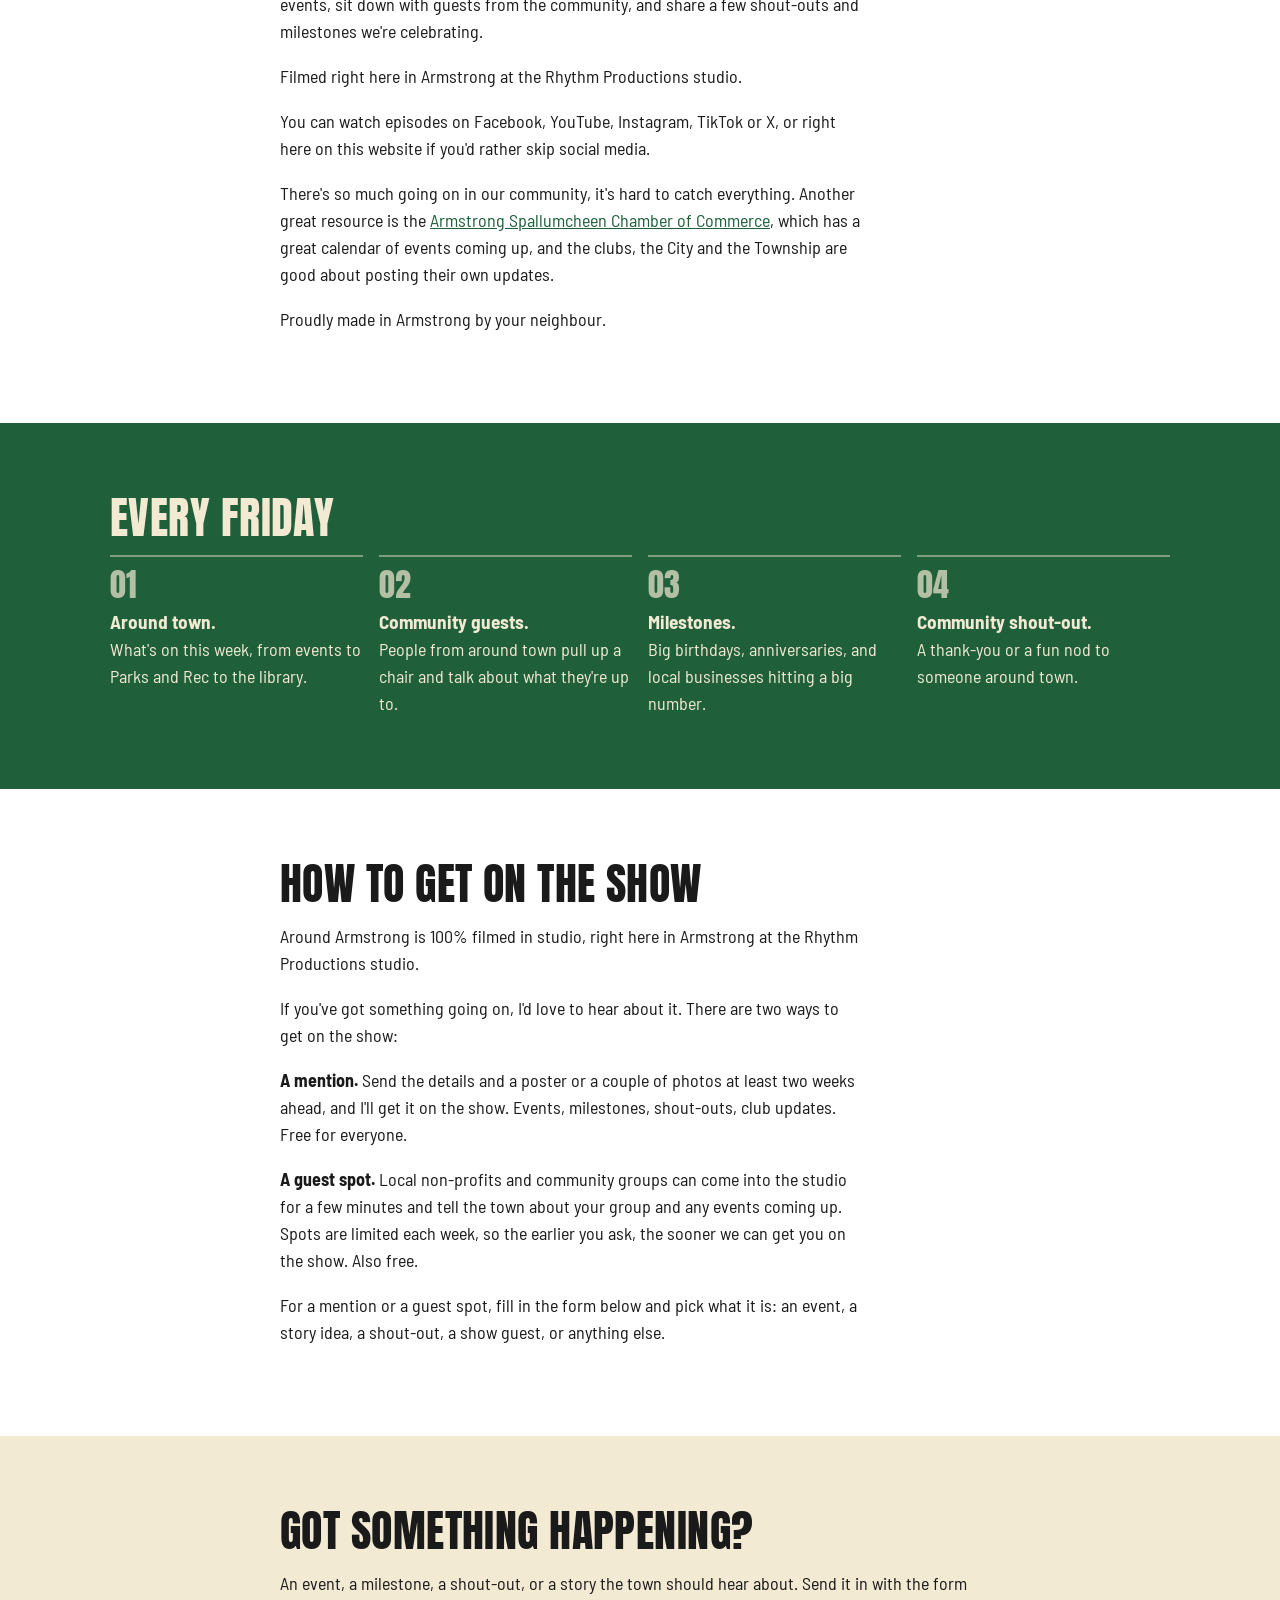
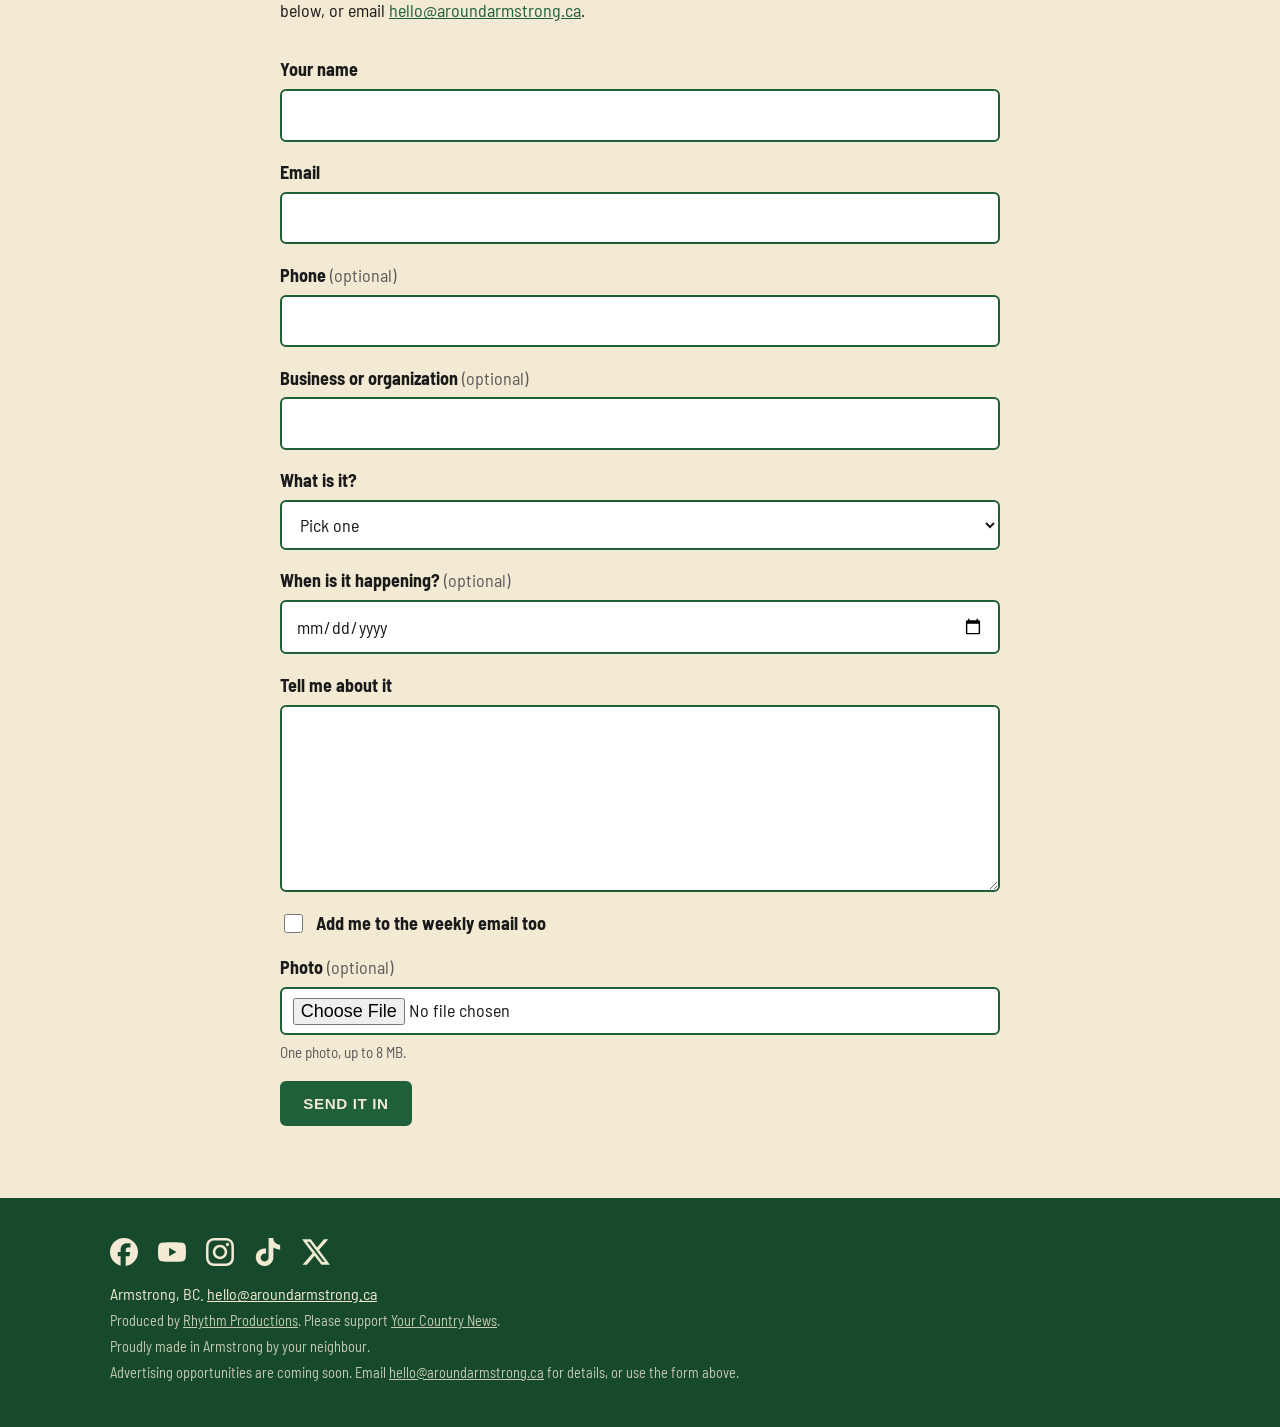
==== commit e5f47da5: "Copy updates, form options and footer icons Co-Authored-By: Claude Opus 5.5 <noreply@anthropic.com> " ====
--- a/index.html
+++ b/index.html
@@ -30,7 +30,7 @@
     <div class="hero__cta">
       <a class="btn" href="https://www.facebook.com/aroundarmstrong" target="_blank" rel="noopener">Follow on Facebook</a>
     </div>
-    <p class="hero__sub">Follow the page so you don't miss an episode.</p>
+    <p class="hero__sub">Follow the page so you don't miss an episode, plus daily weather and event updates.</p>
   </div>
 </header>
 
@@ -46,7 +46,7 @@
 
       <div class="follow">
         <a class="btn btn--solid" href="https://www.facebook.com/aroundarmstrong" target="_blank" rel="noopener">Follow on Facebook</a>
-        <p class="follow__note">Follow the page so you don't miss an episode.</p>
+        <p class="follow__note">Follow the page so you don't miss an episode, plus daily weather and event updates.</p>
       </div>
 
       <div class="signup">
@@ -67,11 +67,11 @@
   <section class="about" id="about">
     <div class="wrap wrap--narrow">
       <h2>What it's all about</h2>
-      <p>Around Armstrong is a weekly show about the people, clubs, businesses and events in Armstrong and Spallumcheen. Every Friday you get what's on around town, a guest from the community, and a few shout-outs and milestones worth celebrating.</p>
-      <p>Filmed in the studio right here in Armstrong. Guests come in, we sit down, and we talk.</p>
-      <p>Watch it over the weekend on Facebook, YouTube, Instagram or TikTok, or right here if you'd rather skip social media.</p>
-      <p>I can't catch everything that happens around here. For the full list of events, the <a href="https://www.aschamber.com" target="_blank" rel="noopener">Armstrong Spallumcheen Chamber of Commerce</a> has a great calendar, and the clubs, the City and the Township are good about posting their own updates.</p>
-      <p>Proudly made in Armstrong.</p>
+      <p>Around Armstrong is a weekly show about the people, clubs, businesses and events in Armstrong and Spallumcheen. Every Friday we talk about upcoming events, sit down with guests from the community, and share a few shout-outs and milestones we're celebrating.</p>
+      <p>Filmed right here in Armstrong at the Rhythm Productions studio.</p>
+      <p>You can watch episodes on Facebook, YouTube, Instagram, TikTok or X, or right here on this website if you'd rather skip social media.</p>
+      <p>There's so much going on in our community, it's hard to catch everything. Another great resource is the <a href="https://www.aschamber.com" target="_blank" rel="noopener">Armstrong Spallumcheen Chamber of Commerce</a>, which has a great calendar of events coming up, and the clubs, the City and the Township are good about posting their own updates.</p>
+      <p>Proudly made in Armstrong by your neighbour.</p>
     </div>
   </section>
 
@@ -80,7 +80,7 @@
       <h2>Every Friday</h2>
       <ol class="segments">
         <li><strong>Around town.</strong> What's on this week, from events to Parks and Rec to the library.</li>
-        <li><strong>Community guest.</strong> Someone from around town pulls up a chair to talk about what they're up to.</li>
+        <li><strong>Community guests.</strong> People from around town pull up a chair and talk about what they're up to.</li>
         <li><strong>Milestones.</strong> Big birthdays, anniversaries, and local businesses hitting a big number.</li>
         <li><strong>Community shout-out.</strong> A thank-you or a fun nod to someone around town.</li>
       </ol>
@@ -90,11 +90,11 @@
   <section class="about" id="get-on-the-show">
     <div class="wrap wrap--narrow">
       <h2>How to get on the show</h2>
-      <p>Around Armstrong is filmed in the studio here in Armstrong. Guests come in, we sit down, and we talk. No crews, no cameras at your event, just a conversation.</p>
-      <p>If you've got something going on, there are two ways in:</p>
-      <p><strong>A mention.</strong> Send the details and a poster or a couple of photos at least two weeks ahead, and I'll get it on the show. Events, milestones, shout-outs, club updates. Free for community groups and non-profits.</p>
-      <p><strong>A guest spot.</strong> Come into the studio for a few minutes and tell the town about it yourself. Spots are limited each week, so the earlier you ask, the better. Also free for community groups and non-profits.</p>
-      <p>Looking for a video made for your business or event? That's a Rhythm Productions job. Email <a href="mailto:hello@aroundarmstrong.ca">hello@aroundarmstrong.ca</a> and I'll point you the right way.</p>
+      <p>Around Armstrong is 100% filmed in studio, right here in Armstrong at the Rhythm Productions studio.</p>
+      <p>If you've got something going on, I'd love to hear about it. There are two ways to get on the show:</p>
+      <p><strong>A mention.</strong> Send the details and a poster or a couple of photos at least two weeks ahead, and I'll get it on the show. Events, milestones, shout-outs, club updates. Free for everyone.</p>
+      <p><strong>A guest spot.</strong> Local non-profits and community groups can come into the studio for a few minutes and tell the town about your group and any events coming up. Spots are limited each week, so the earlier you ask, the sooner we can get you on the show. Also free.</p>
+      <p>For a mention or a guest spot, fill in the form below and pick what it is: an event, a story idea, a shout-out, a show guest, or anything else.</p>
     </div>
   </section>
 
@@ -137,6 +137,8 @@
             <option>Milestone</option>
             <option>Shout-out</option>
             <option>Story idea</option>
+            <option>Show guest</option>
+            <option>Sponsor inquiry</option>
             <option>Something else</option>
           </select>
         </div>
@@ -171,16 +173,16 @@
 <footer class="foot">
   <div class="wrap">
     <nav class="social" aria-label="Social links">
-      <a href="https://www.youtube.com/@aroundarmstrong" target="_blank" rel="noopener">Episodes on YouTube</a>
-      <a href="https://www.facebook.com/aroundarmstrong" target="_blank" rel="noopener">Facebook</a>
-      <a href="https://www.instagram.com/aroundarmstrong" target="_blank" rel="noopener">Instagram</a>
-      <a href="https://www.tiktok.com/@aroundarmstrong" target="_blank" rel="noopener">TikTok</a>
-      <a href="https://x.com/aroundarmstrong" target="_blank" rel="noopener">X</a>
+      <a class="social__icon social__icon--facebook" href="https://www.facebook.com/aroundarmstrong" target="_blank" rel="noopener" aria-label="Around Armstrong on Facebook" title="Facebook"></a>
+      <a class="social__icon social__icon--youtube" href="https://www.youtube.com/@aroundarmstrong" target="_blank" rel="noopener" aria-label="Episodes on YouTube" title="Episodes on YouTube"></a>
+      <a class="social__icon social__icon--instagram" href="https://www.instagram.com/aroundarmstrong" target="_blank" rel="noopener" aria-label="Around Armstrong on Instagram" title="Instagram"></a>
+      <a class="social__icon social__icon--tiktok" href="https://www.tiktok.com/@aroundarmstrong" target="_blank" rel="noopener" aria-label="Around Armstrong on TikTok" title="TikTok"></a>
+      <a class="social__icon social__icon--x" href="https://x.com/aroundarmstrong" target="_blank" rel="noopener" aria-label="Around Armstrong on X" title="X"></a>
     </nav>
     <p class="foot__line">Armstrong, BC. <a href="mailto:hello@aroundarmstrong.ca">hello@aroundarmstrong.ca</a></p>
     <p class="foot__line foot__line--small">Produced by <a href="https://rhythmproductions.ca" target="_blank" rel="noopener">Rhythm Productions</a>. Please support <a href="https://www.facebook.com/p/Your-Country-News-100063523994968/" target="_blank" rel="noopener">Your Country News</a>.</p>
-    <p class="foot__line foot__line--small">Proudly made in Armstrong.</p>
-    <p class="foot__line foot__line--small">Advertising opportunities are coming soon. Email <a href="mailto:hello@aroundarmstrong.ca">hello@aroundarmstrong.ca</a> for details.</p>
+    <p class="foot__line foot__line--small">Proudly made in Armstrong by your neighbour.</p>
+    <p class="foot__line foot__line--small">Advertising opportunities are coming soon. Email <a href="mailto:hello@aroundarmstrong.ca">hello@aroundarmstrong.ca</a> for details, or use the form above.</p>
   </div>
 </footer>
 
--- a/styles.css
+++ b/styles.css
@@ -193,6 +193,21 @@
 .social { display: flex; gap: 1.25rem; flex-wrap: wrap; margin-bottom: 1rem; font-weight: 700; text-transform: uppercase; letter-spacing: 0.05em; font-size: 0.9rem; }
 .social a { text-decoration: none; }
 .social a:hover { text-decoration: underline; }
+.social__icon {
+  display: inline-block;
+  width: 28px;
+  height: 28px;
+  background-color: var(--cream);
+  -webkit-mask: var(--icon) center / contain no-repeat;
+  mask: var(--icon) center / contain no-repeat;
+}
+.social__icon:hover { opacity: 0.8; }
+.social__icon:focus-visible { outline: 2px solid var(--cream); outline-offset: 4px; }
+.social__icon--facebook { --icon: url("/assets/icons/facebook.svg"); }
+.social__icon--youtube { --icon: url("/assets/icons/youtube.svg"); }
+.social__icon--instagram { --icon: url("/assets/icons/instagram.svg"); }
+.social__icon--tiktok { --icon: url("/assets/icons/tiktok.svg"); }
+.social__icon--x { --icon: url("/assets/icons/x.svg"); }
 .foot__line { margin: 0.25rem 0; }
 .foot__line--small { font-size: 0.9rem; opacity: 0.8; }
 
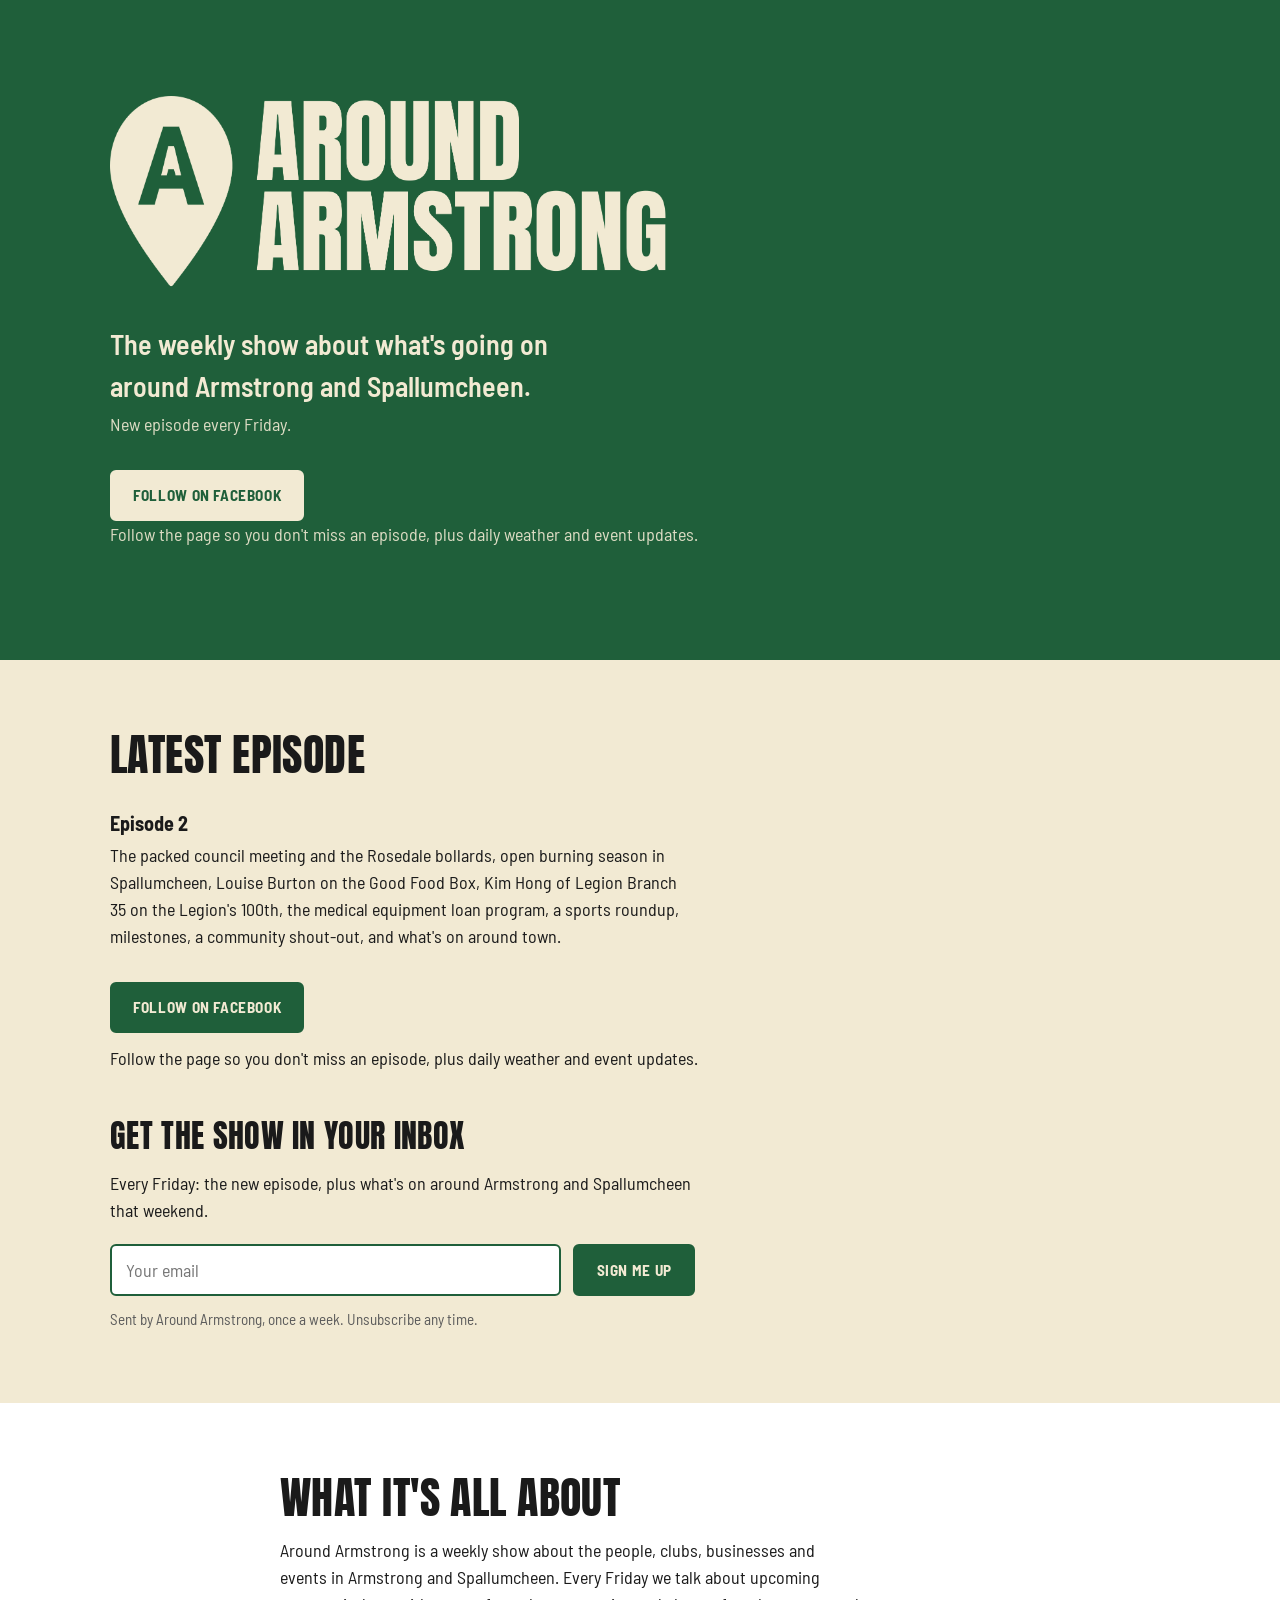
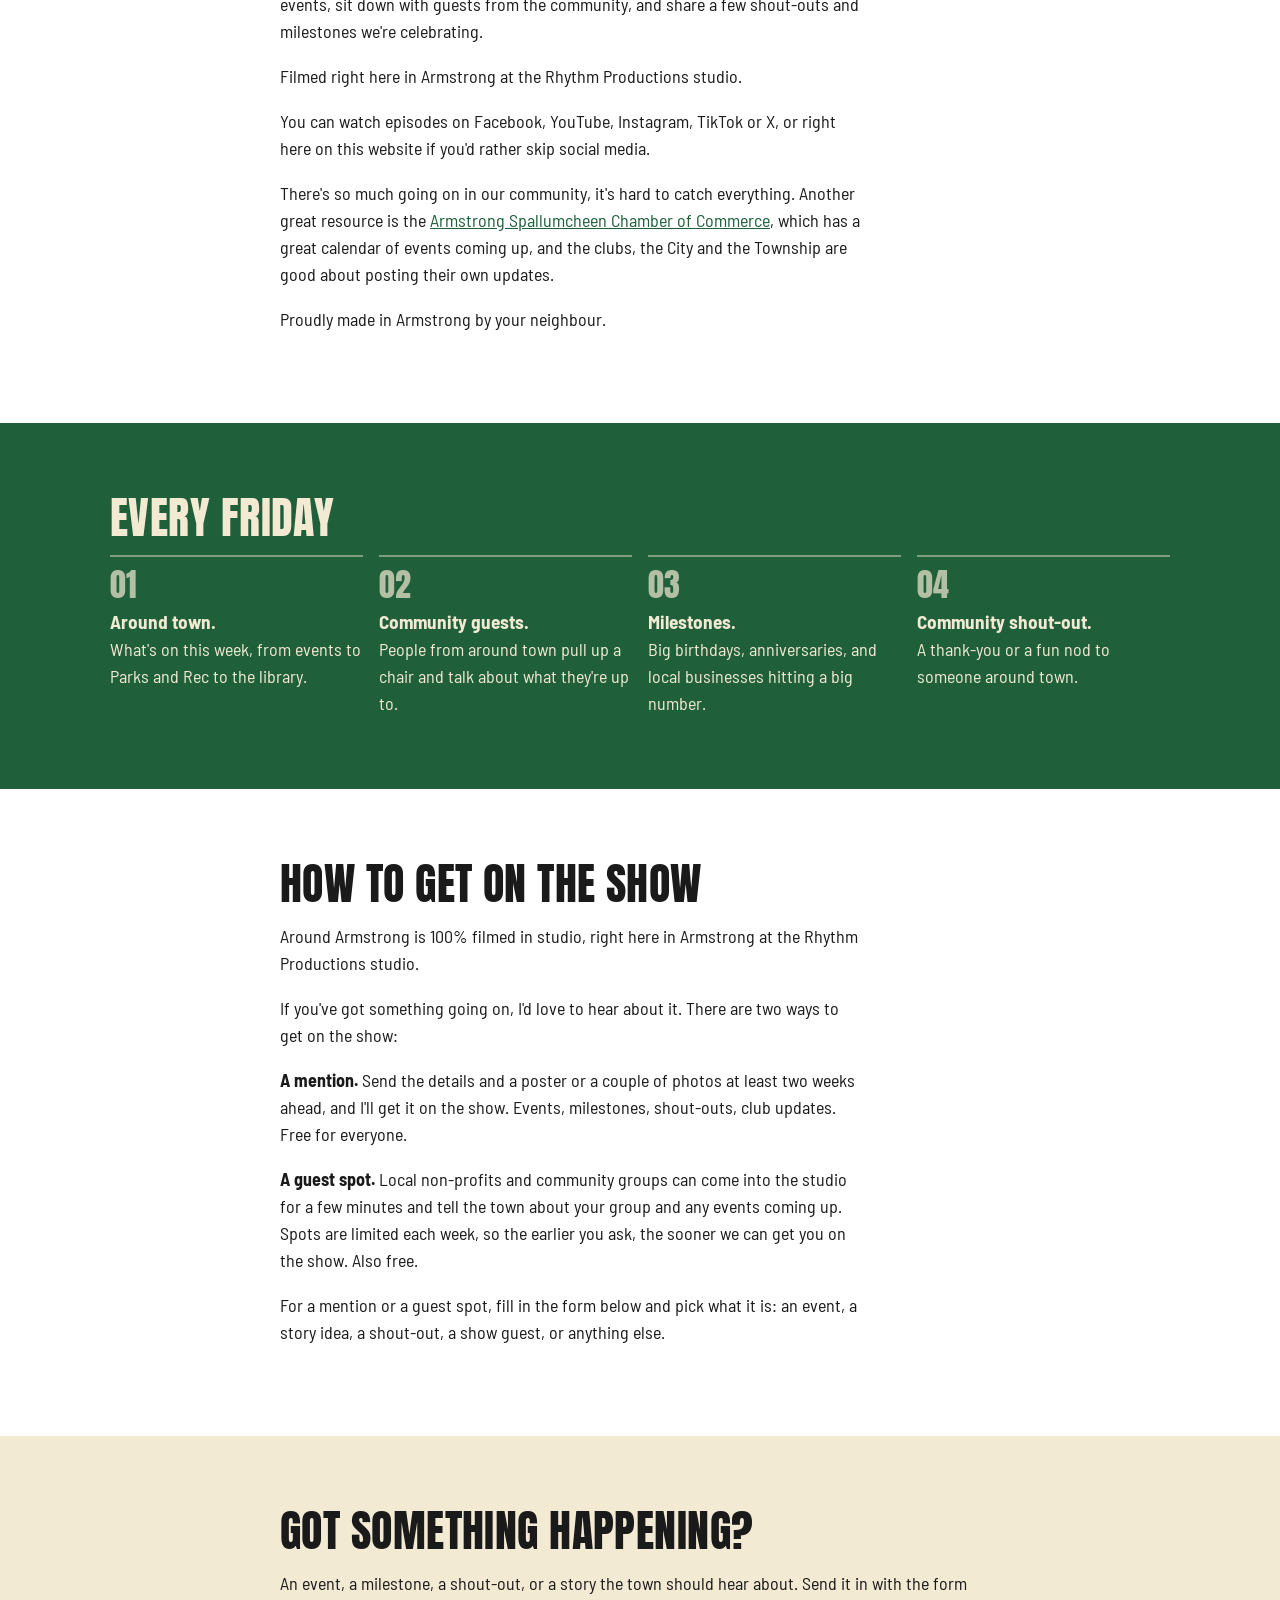
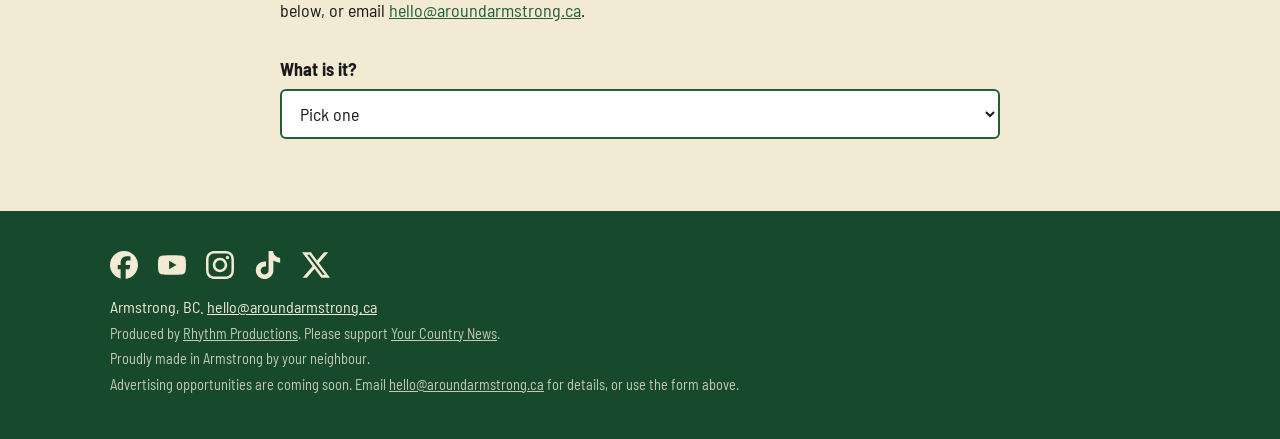
==== commit 12a23749: "Type-first submission form, Pet of the week, photo consent, green favicon Co-Authored-By: Claude Opu" ====
--- a/index.html
+++ b/index.html
@@ -6,7 +6,9 @@
   <title>Around Armstrong | The weekly show about what's going on around Armstrong and Spallumcheen</title>
   <meta name="description" content="The weekly show about what's going on around Armstrong and Spallumcheen. New episode every Friday.">
   <link rel="canonical" href="https://aroundarmstrong.ca/">
-  <link rel="icon" type="image/png" href="/assets/favicon.png">
+  <link rel="icon" type="image/svg+xml" href="/assets/favicon.svg">
+  <link rel="icon" type="image/png" sizes="64x64" href="/assets/favicon.png">
+  <link rel="apple-touch-icon" href="/assets/apple-touch-icon.png">
   <meta property="og:title" content="Around Armstrong | The weekly show about what's going on around Armstrong and Spallumcheen">
   <meta property="og:description" content="The weekly show about what's going on around Armstrong and Spallumcheen. New episode every Friday.">
   <meta property="og:image" content="https://aroundarmstrong.ca/assets/og-image.png">
@@ -103,67 +105,128 @@
       <h2>Got something happening?</h2>
       <p>An event, a milestone, a shout-out, or a story the town should hear about. Send it in with the form below, or email <a href="mailto:hello@aroundarmstrong.ca">hello@aroundarmstrong.ca</a>.</p>
 
-      <form class="form" name="submissions" method="POST" action="/thanks.html" enctype="multipart/form-data" data-netlify="true" netlify-honeypot="bot-field">
+      <form class="form" id="submission-form" name="submissions" method="POST" action="/thanks.html" enctype="multipart/form-data" data-netlify="true" netlify-honeypot="bot-field">
         <input type="hidden" name="form-name" value="submissions">
         <p class="form__hp" aria-hidden="true">
           <label>Leave this field empty: <input type="text" name="bot-field" tabindex="-1" autocomplete="off"></label>
         </p>
 
         <div class="form__row">
-          <label for="f-name">Your name</label>
-          <input id="f-name" name="name" type="text" autocomplete="name" required>
-        </div>
-
-        <div class="form__row">
-          <label for="f-email">Email</label>
-          <input id="f-email" name="email" type="email" autocomplete="email" required>
-        </div>
-
-        <div class="form__row">
-          <label for="f-phone">Phone <span class="form__opt">(optional)</span></label>
-          <input id="f-phone" name="phone" type="tel" autocomplete="tel">
-        </div>
-
-        <div class="form__row">
-          <label for="f-org">Business or organization <span class="form__opt">(optional)</span></label>
-          <input id="f-org" name="organization" type="text" autocomplete="organization">
-        </div>
-
-        <div class="form__row">
           <label for="f-type">What is it?</label>
-          <select id="f-type" name="type" required>
+          <select id="f-type" name="type" required aria-describedby="f-type-err">
             <option value="" disabled selected>Pick one</option>
             <option>Event</option>
             <option>Milestone</option>
             <option>Shout-out</option>
+            <option>Pet of the week</option>
             <option>Story idea</option>
             <option>Show guest</option>
             <option>Sponsor inquiry</option>
             <option>Something else</option>
           </select>
+          <p class="form__error" id="f-type-err" hidden></p>
         </div>
 
-        <div class="form__row">
-          <label for="f-date">When is it happening? <span class="form__opt">(optional)</span></label>
-          <input id="f-date" name="date" type="date">
+        <div class="form__body" id="form-body">
+
+          <!-- Pet of the week only -->
+          <fieldset class="form__group" data-for="pet">
+            <legend class="visually-hidden">Pet of the week</legend>
+            <p class="form__intro">Send us your pet and a couple of sentences about them. We pick one each week.</p>
+            <div class="form__row">
+              <label for="f-pet-name">Pet's name</label>
+              <input id="f-pet-name" name="pet_name" type="text" aria-describedby="f-pet-name-err">
+              <p class="form__error" id="f-pet-name-err" hidden></p>
+            </div>
+          </fieldset>
+
+          <!-- Shared by every type -->
+          <div class="form__row">
+            <label for="f-name"><span data-label-general>Your name</span><span data-label-pet hidden>Your first name</span></label>
+            <input id="f-name" name="name" type="text" autocomplete="name" required aria-describedby="f-name-err">
+            <p class="form__error" id="f-name-err" hidden></p>
+          </div>
+
+          <div class="form__row">
+            <label for="f-email">Email</label>
+            <input id="f-email" name="email" type="email" autocomplete="email" required aria-describedby="f-email-help f-email-err">
+            <p class="form__help" id="f-email-help" data-help-pet hidden>Not shown on air. So we can tell you which Friday your pet is on.</p>
+            <p class="form__error" id="f-email-err" hidden></p>
+          </div>
+
+          <fieldset class="form__row form__town" aria-describedby="f-town-err">
+            <legend><span>Your town</span> <span class="form__opt" data-town-opt>(optional)</span></legend>
+            <div class="form__choices">
+              <label class="form__choice"><input type="radio" name="town" value="Armstrong"> Armstrong</label>
+              <label class="form__choice"><input type="radio" name="town" value="Spallumcheen"> Spallumcheen</label>
+              <label class="form__choice"><input type="radio" name="town" value="Other" id="f-town-other-radio"> Other</label>
+            </div>
+            <div class="form__other" id="f-town-other-wrap" hidden>
+              <label for="f-town-other">Which town?</label>
+              <input id="f-town-other" name="town_other" type="text" autocomplete="address-level2" aria-describedby="f-town-other-err">
+              <p class="form__error" id="f-town-other-err" hidden></p>
+            </div>
+            <p class="form__error" id="f-town-err" hidden></p>
+          </fieldset>
+
+          <!-- Every type except Pet of the week -->
+          <fieldset class="form__group" data-for="general">
+            <legend class="visually-hidden">Details</legend>
+            <div class="form__row">
+              <label for="f-phone">Phone <span class="form__opt">(optional)</span></label>
+              <input id="f-phone" name="phone" type="tel" autocomplete="tel">
+            </div>
+
+            <div class="form__row">
+              <label for="f-org">Business or organization <span class="form__opt">(optional)</span></label>
+              <input id="f-org" name="organization" type="text" autocomplete="organization">
+            </div>
+
+            <div class="form__row">
+              <label for="f-date">When is it happening? <span class="form__opt">(optional)</span></label>
+              <input id="f-date" name="date" type="date">
+            </div>
+
+            <div class="form__row">
+              <label for="f-details">Tell me about it</label>
+              <textarea id="f-details" name="details" rows="6" required aria-describedby="f-details-err"></textarea>
+              <p class="form__error" id="f-details-err" hidden></p>
+            </div>
+          </fieldset>
+
+          <!-- Pet of the week only -->
+          <fieldset class="form__group" data-for="pet">
+            <legend class="visually-hidden">About your pet</legend>
+            <div class="form__row">
+              <label for="f-pet-about">About your pet (2 sentences)</label>
+              <textarea id="f-pet-about" name="pet_about" rows="4" maxlength="300" aria-describedby="f-pet-about-count f-pet-about-err"></textarea>
+              <p class="form__help form__count" id="f-pet-about-count" aria-live="polite">0 / 300</p>
+              <p class="form__error" id="f-pet-about-err" hidden></p>
+            </div>
+          </fieldset>
+
+          <div class="form__row form__row--check">
+            <label><input type="checkbox" name="newsletter" value="yes"> <strong>Add me to the weekly email too</strong></label>
+          </div>
+
+          <!-- Consent, then photo, then submit -->
+          <div class="form__row form__row--check form__consent">
+            <label><input id="f-consent" type="checkbox" name="consent" value="yes" required aria-describedby="f-consent-err"> <span id="f-consent-text">I took this photo or have permission to share it. If people are in it, they've agreed to it being shared (a parent or guardian for anyone under 18). Around Armstrong can show it on the show, the website and its social media pages.</span></label>
+            <input type="hidden" name="consent_text" id="f-consent-text-field" value="I took this photo or have permission to share it. If people are in it, they've agreed to it being shared (a parent or guardian for anyone under 18). Around Armstrong can show it on the show, the website and its social media pages.">
+            <input type="hidden" name="consent_at" id="f-consent-at" value="">
+            <p class="form__error" id="f-consent-err" hidden></p>
+          </div>
+
+          <div class="form__row" id="f-photo-row">
+            <label for="f-photo">Photo <span class="form__opt" id="f-photo-opt">(optional)</span></label>
+            <input id="f-photo" name="photo" type="file" accept="image/*" aria-describedby="f-photo-help f-photo-lock f-photo-err">
+            <p class="form__help" id="f-photo-help">One photo, up to 8 MB.</p>
+            <p class="form__help form__lock" id="f-photo-lock" hidden>Tick the box above to add a photo.</p>
+            <p class="form__error" id="f-photo-err" hidden></p>
+          </div>
+
+          <button class="btn btn--solid" type="submit">Send it in</button>
         </div>
-
-        <div class="form__row">
-          <label for="f-details">Tell me about it</label>
-          <textarea id="f-details" name="details" rows="6" required></textarea>
-        </div>
-
-        <div class="form__row form__row--check">
-          <label><input type="checkbox" name="newsletter" value="yes"> <strong>Add me to the weekly email too</strong></label>
-        </div>
-
-        <div class="form__row">
-          <label for="f-photo">Photo <span class="form__opt">(optional)</span></label>
-          <input id="f-photo" name="photo" type="file" accept="image/*">
-          <p class="form__help">One photo, up to 8 MB.</p>
-        </div>
-
-        <button class="btn btn--solid" type="submit">Send it in</button>
       </form>
     </div>
   </section>
@@ -186,5 +249,6 @@
   </div>
 </footer>
 
+<script src="/form.js" defer></script>
 </body>
 </html>
--- a/styles.css
+++ b/styles.css
@@ -180,6 +180,29 @@
 .form__row--check label { display: flex; align-items: center; gap: 0.6rem; font-weight: 400; }
 .form__row--check input { width: 1.2rem; height: 1.2rem; accent-color: var(--green); }
 .form .btn { justify-self: start; }
+
+/* type-first form */
+.form__body { display: grid; gap: 1.1rem; }
+.form [hidden] { display: none !important; }
+.form fieldset { border: 0; margin: 0; padding: 0; min-width: 0; }
+.form__group { display: grid; gap: 1.1rem; }
+.form legend { font-weight: 700; padding: 0; margin-bottom: 0.35rem; }
+.form__intro { margin: 0; font-size: 1.05rem; }
+.form__choices { display: flex; flex-wrap: wrap; gap: 0.5rem 1.5rem; }
+.form .form__choice { display: flex; align-items: center; gap: 0.5rem; font-weight: 400; min-height: 44px; }
+.form .form__choice input,
+.form__row--check input { width: 1.2rem; height: 1.2rem; flex: none; padding: 0; accent-color: var(--green); }
+.form__other { display: grid; gap: 0.35rem; margin-top: 0.5rem; }
+.form__consent label { align-items: flex-start; line-height: 1.45; }
+.form__consent input { margin-top: 0.2rem; }
+.form input[type="file"]:disabled { opacity: 0.5; cursor: not-allowed; }
+.form__count { text-align: right; }
+.form__error { margin: 0; font-size: 0.95rem; font-weight: 700; color: #9B2C1F; }
+.form [aria-invalid="true"] { border-color: #9B2C1F; }
+@media (max-width: 520px) {
+  .form__choices { flex-direction: column; gap: 0; }
+  .form .btn { justify-self: stretch; text-align: center; }
+}
 .btn--solid { background: var(--green); color: var(--cream); border-color: var(--green); }
 .btn--solid:hover { background: var(--green-deep); border-color: var(--green-deep); filter: none; }
 
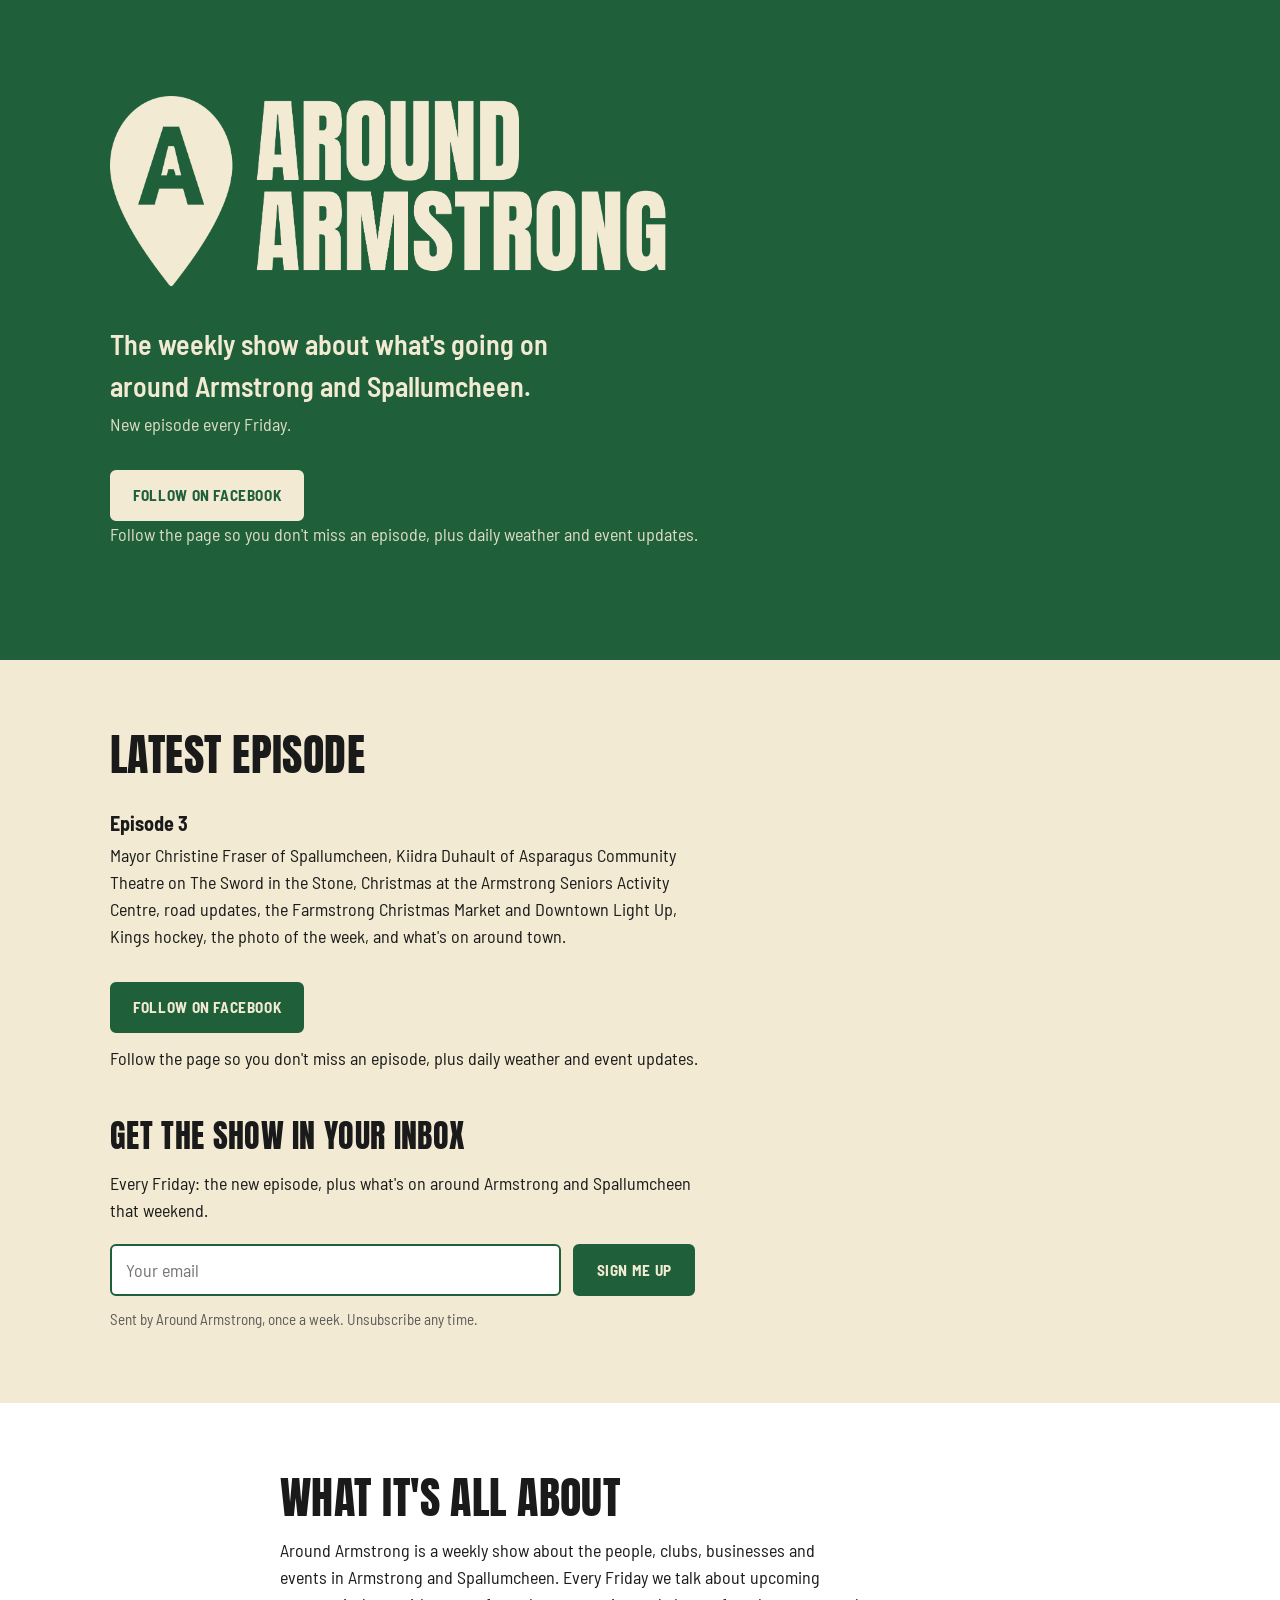
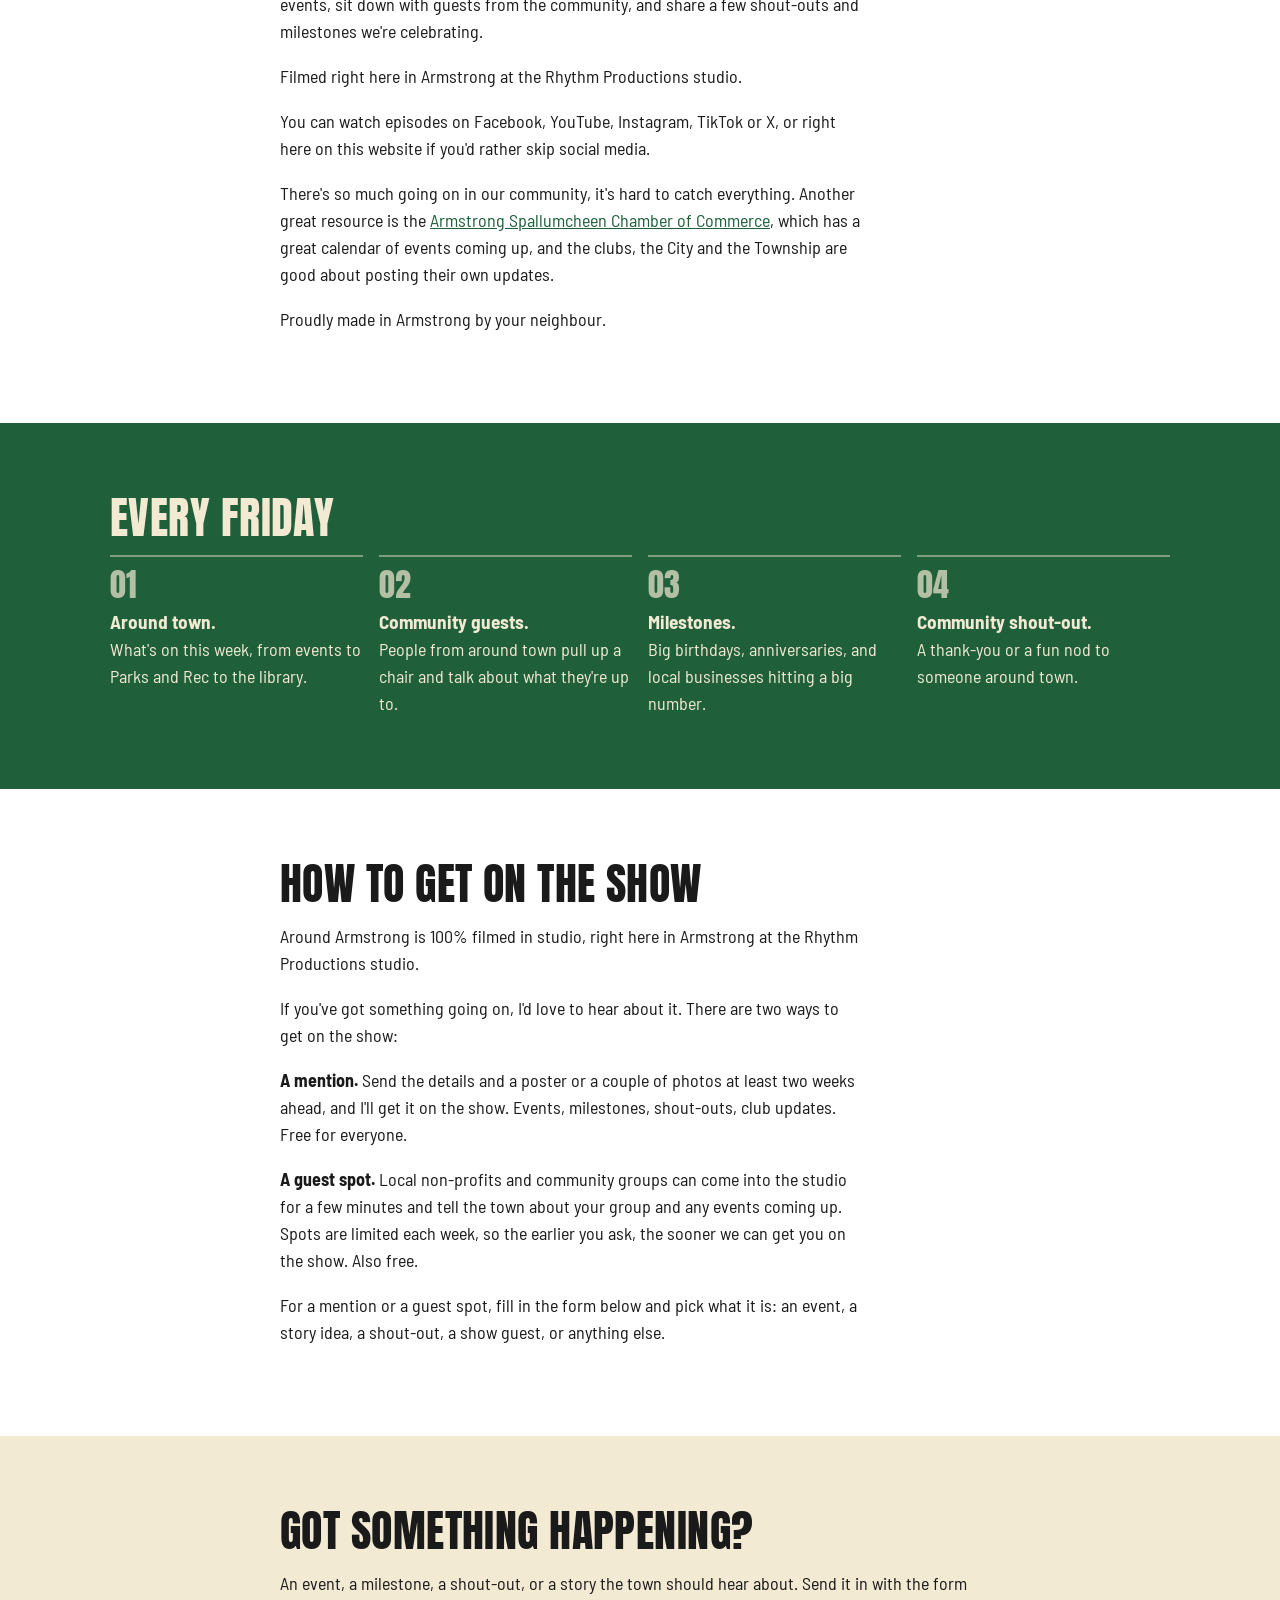
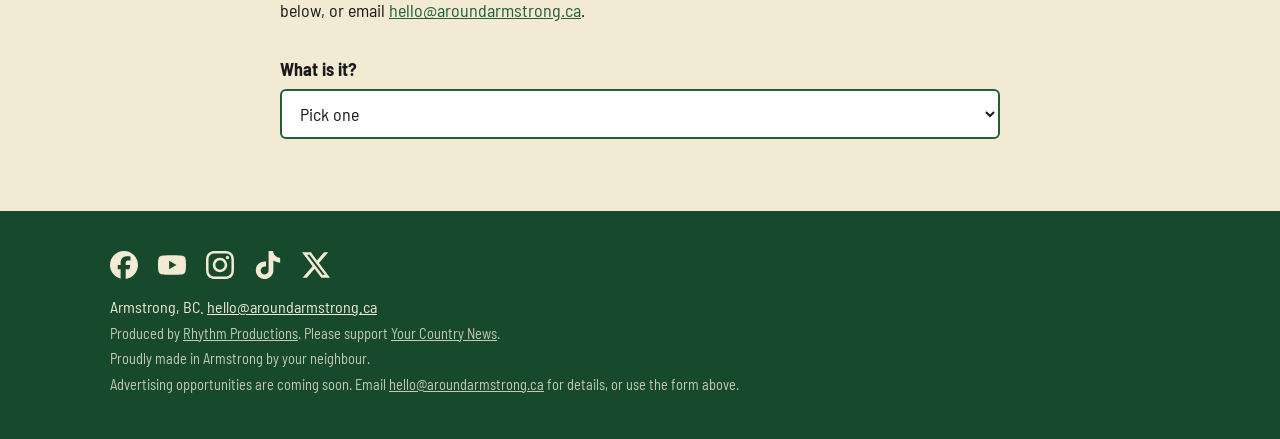
==== commit b3393a37: "Episode 3 on the home page Co-Authored-By: Claude Opus 5.5 <noreply@anthropic.com> Claude-Session: h" ====
--- a/index.html
+++ b/index.html
@@ -42,9 +42,9 @@
     <div class="wrap">
       <h2>Latest episode</h2>
       <!-- Update this Facebook video URL every Friday. Use the address from the post's Embed code, not a share link. -->
-      <div class="embed"><div class="fb-video" data-href="https://www.facebook.com/reel/3174838319386623/" data-width="auto" data-show-text="true" data-allowfullscreen="true"></div></div>
-      <p class="episode__title"><strong>Episode 2</strong></p>
-      <p class="episode__desc">The packed council meeting and the Rosedale bollards, open burning season in Spallumcheen, Louise Burton on the Good Food Box, Kim Hong of Legion Branch 35 on the Legion's 100th, the medical equipment loan program, a sports roundup, milestones, a community shout-out, and what's on around town.</p>
+      <div class="embed"><div class="fb-video" data-href="https://www.facebook.com/reel/1477889657783889/" data-width="auto" data-show-text="true" data-allowfullscreen="true"></div></div>
+      <p class="episode__title"><strong>Episode 3</strong></p>
+      <p class="episode__desc">Mayor Christine Fraser of Spallumcheen, Kiidra Duhault of Asparagus Community Theatre on The Sword in the Stone, Christmas at the Armstrong Seniors Activity Centre, road updates, the Farmstrong Christmas Market and Downtown Light Up, Kings hockey, the photo of the week, and what's on around town.</p>
 
       <div class="follow">
         <a class="btn btn--solid" href="https://www.facebook.com/aroundarmstrong" target="_blank" rel="noopener">Follow on Facebook</a>
@@ -209,7 +209,9 @@
             <label><input type="checkbox" name="newsletter" value="yes"> <strong>Add me to the weekly email too</strong></label>
           </div>
 
-          <!-- Consent, then photo, then submit -->
+          <!-- Photo box: consent, then photo. Submit sits right after it. -->
+          <fieldset class="form__photobox">
+          <legend>Add a photo <span class="form__opt" id="f-photo-opt">(optional)</span></legend>
           <div class="form__row form__row--check form__consent">
             <label><input id="f-consent" type="checkbox" name="consent" value="yes" required aria-describedby="f-consent-err"> <span id="f-consent-text">I took this photo or have permission to share it. If people are in it, they've agreed to it being shared (a parent or guardian for anyone under 18). Around Armstrong can show it on the show, the website and its social media pages.</span></label>
             <input type="hidden" name="consent_text" id="f-consent-text-field" value="I took this photo or have permission to share it. If people are in it, they've agreed to it being shared (a parent or guardian for anyone under 18). Around Armstrong can show it on the show, the website and its social media pages.">
@@ -218,12 +220,13 @@
           </div>
 
           <div class="form__row" id="f-photo-row">
-            <label for="f-photo">Photo <span class="form__opt" id="f-photo-opt">(optional)</span></label>
+            <label for="f-photo">Choose a photo</label>
             <input id="f-photo" name="photo" type="file" accept="image/*" aria-describedby="f-photo-help f-photo-lock f-photo-err">
             <p class="form__help" id="f-photo-help">One photo, up to 8 MB.</p>
             <p class="form__help form__lock" id="f-photo-lock" hidden>Tick the box above to add a photo.</p>
             <p class="form__error" id="f-photo-err" hidden></p>
           </div>
+          </fieldset>
 
           <button class="btn btn--solid" type="submit">Send it in</button>
         </div>
--- a/styles.css
+++ b/styles.css
@@ -193,6 +193,8 @@
 .form .form__choice input,
 .form__row--check input { width: 1.2rem; height: 1.2rem; flex: none; padding: 0; accent-color: var(--green); }
 .form__other { display: grid; gap: 0.35rem; margin-top: 0.5rem; }
+.form fieldset.form__photobox { border: 2px solid rgba(31, 95, 58, 0.35); border-radius: 8px; padding: 1rem 1.1rem 1.1rem; background: rgba(31, 95, 58, 0.07); display: grid; gap: 1rem; }
+.form__photobox legend { font-size: 1.1rem; padding: 0 0.4rem; margin-left: -0.4rem; }
 .form__consent label { align-items: flex-start; line-height: 1.45; }
 .form__consent input { margin-top: 0.2rem; }
 .form input[type="file"]:disabled { opacity: 0.5; cursor: not-allowed; }
